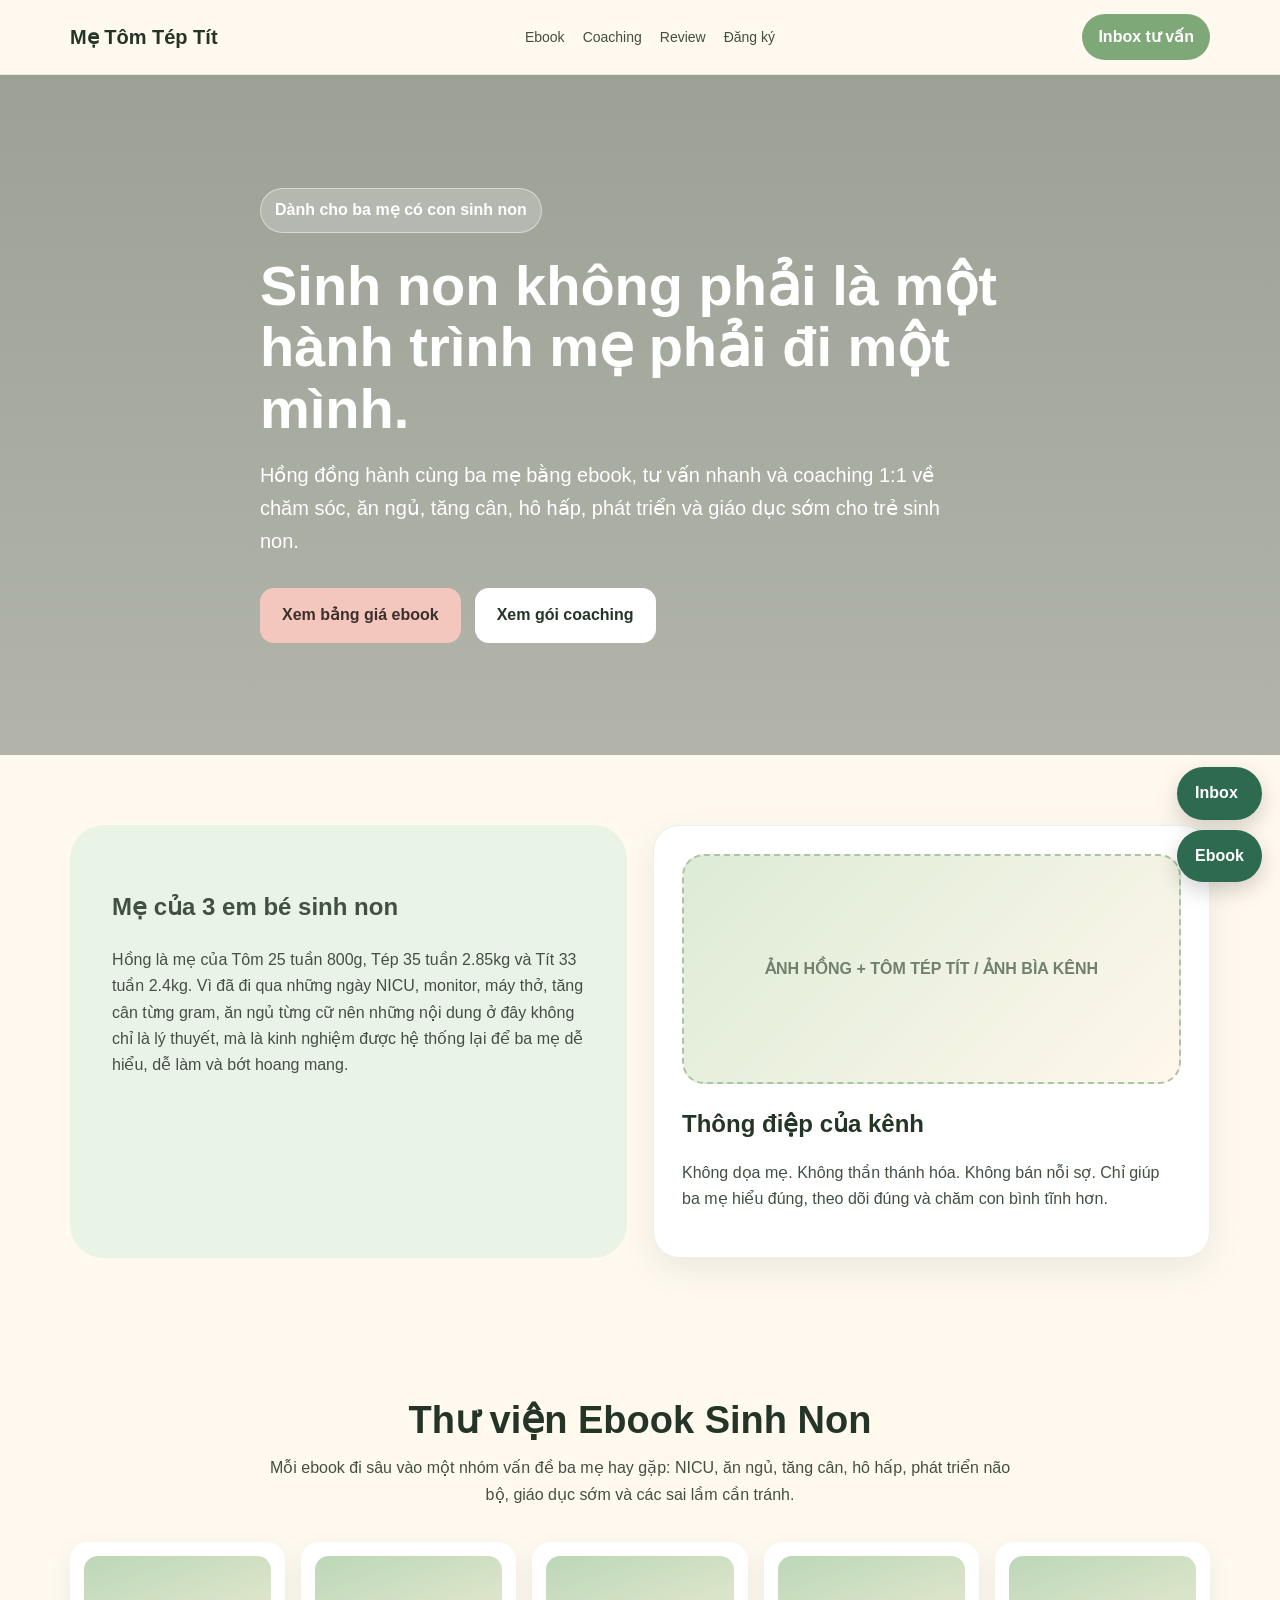
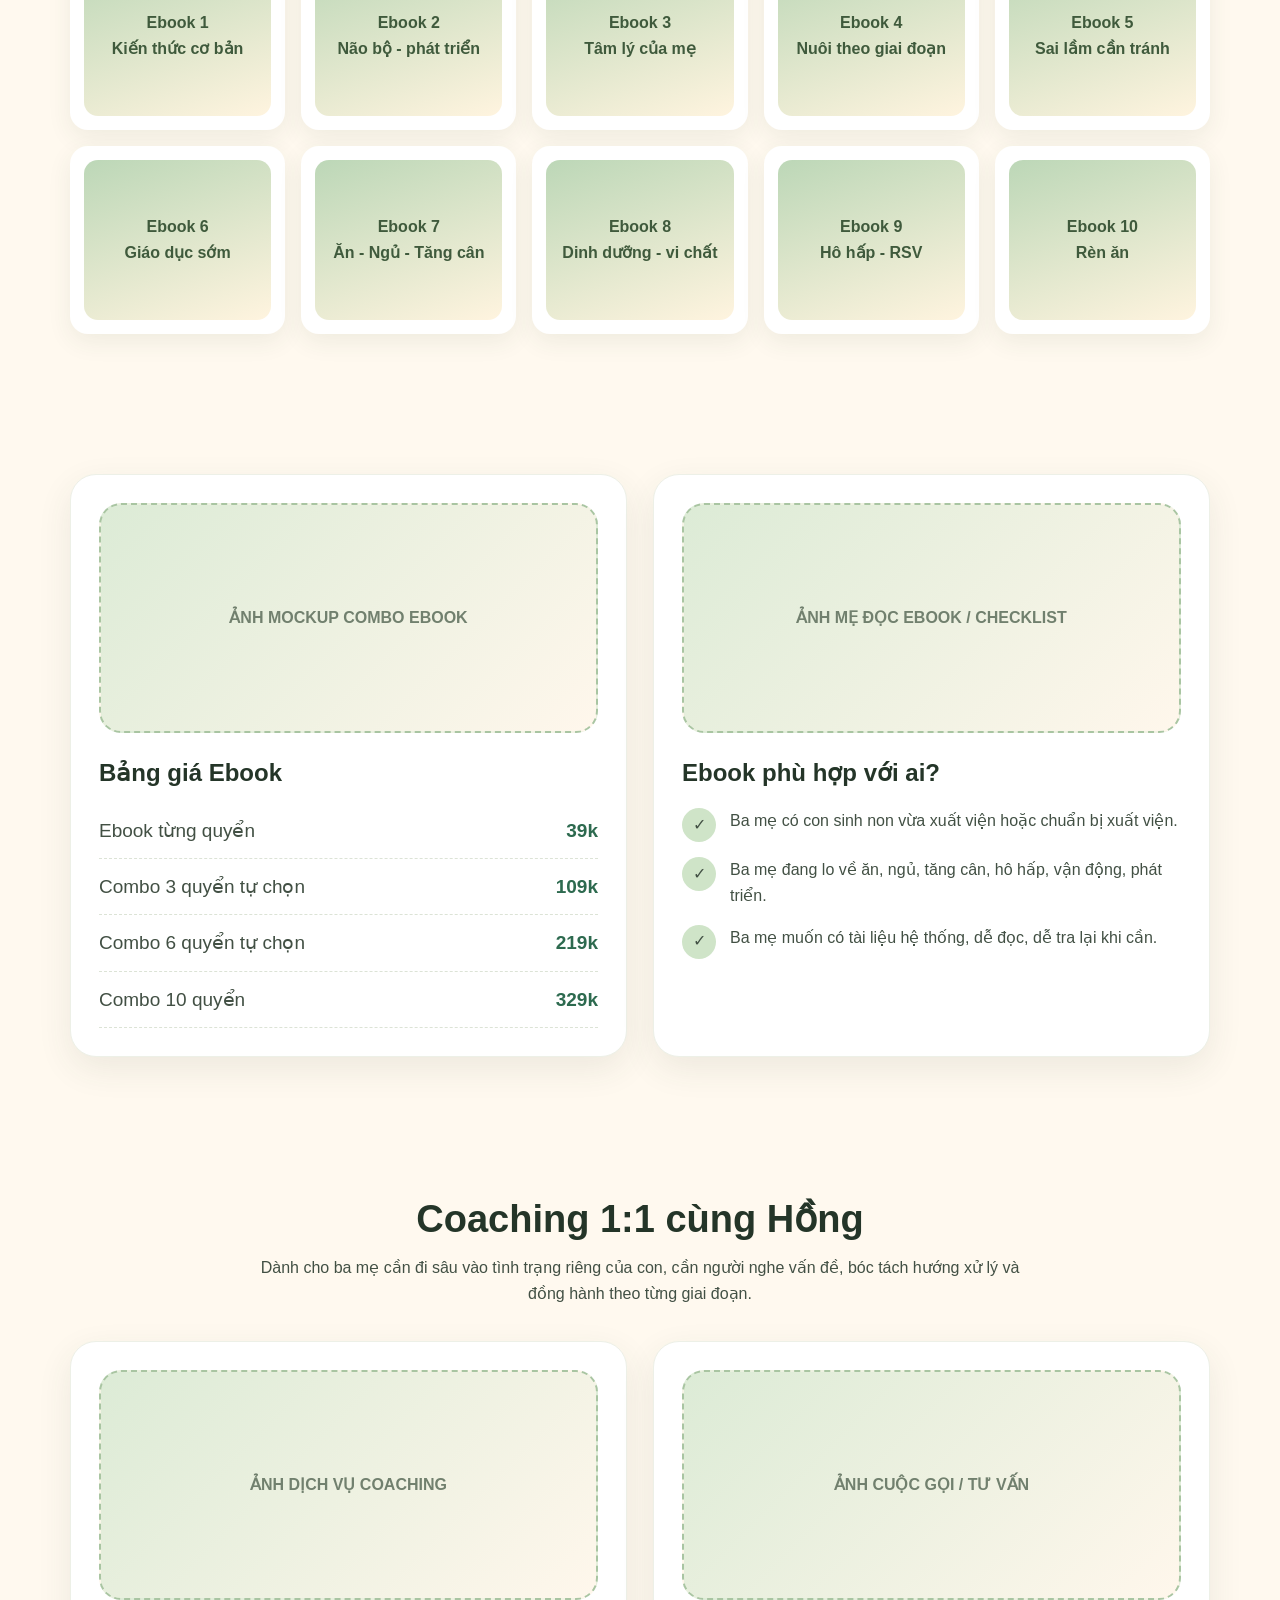
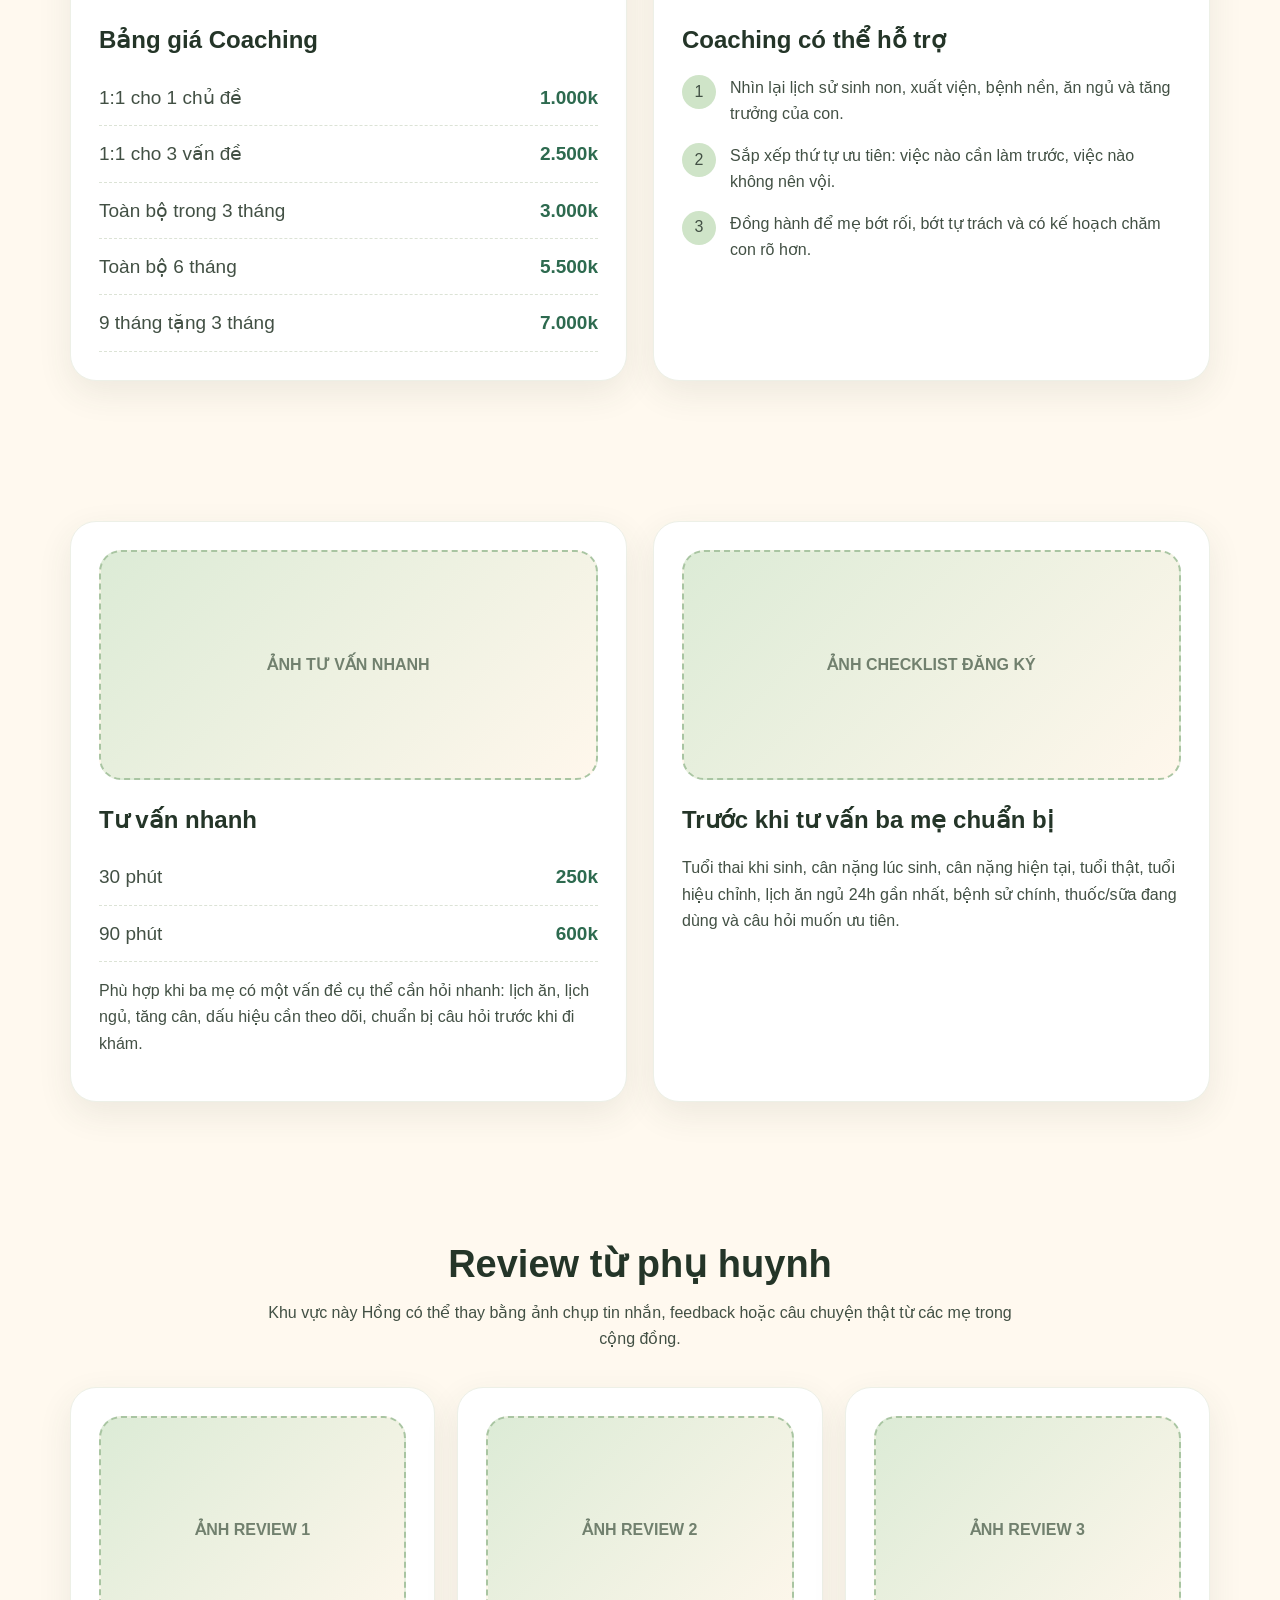
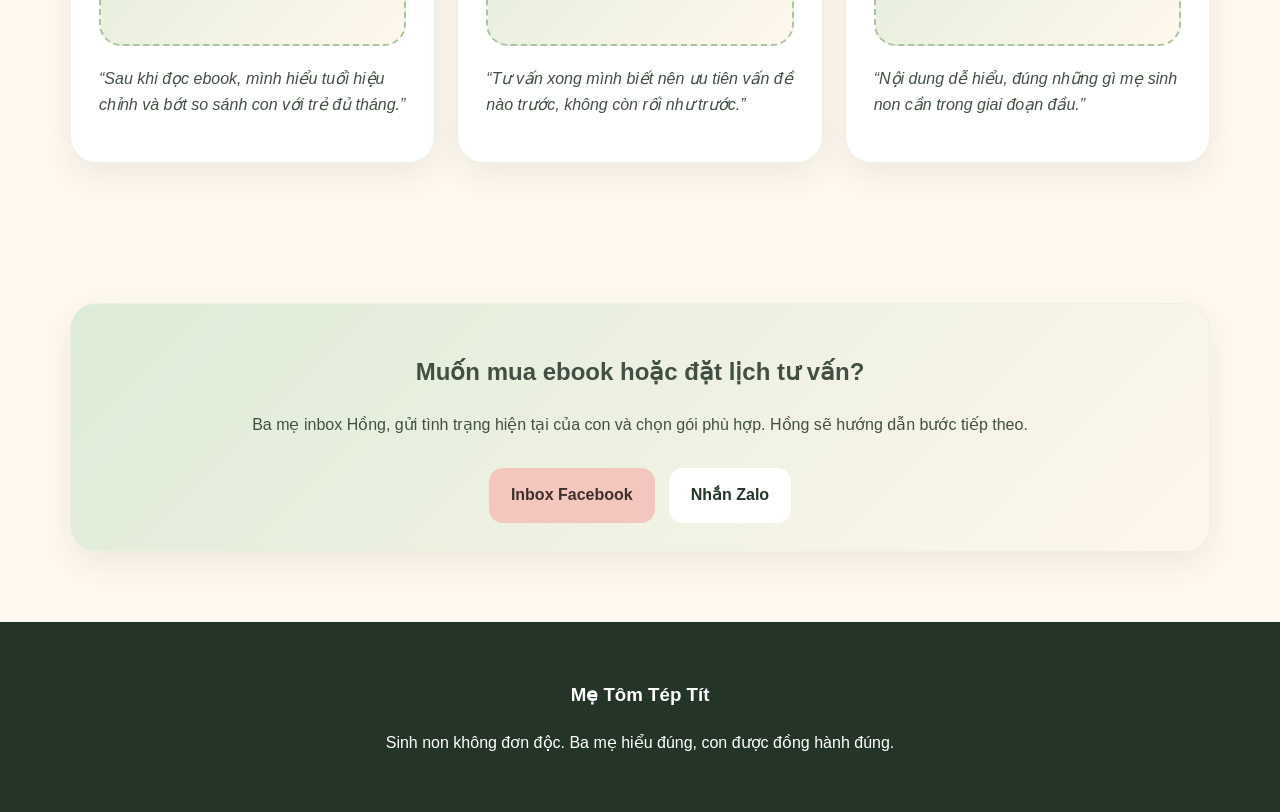
==== index.html @ 032048ec "first commit" ====
<!DOCTYPE html>
<html lang="vi">
<head>
<meta charset="UTF-8" />
<meta name="viewport" content="width=device-width, initial-scale=1.0" />
<title>Mẹ Tôm Tép Tít - Sinh non không đơn độc</title>
<style>
:root{
  --green:#7FA878;--green2:#CFE4C8;--cream:#FFF9EF;--dark:#243528;--text:#425044;--pink:#F4C7BE;--white:#fff;
}
*{box-sizing:border-box}
body{margin:0;font-family:-apple-system,BlinkMacSystemFont,"Segoe UI",Arial,sans-serif;background:var(--cream);color:var(--text);line-height:1.65}
a{text-decoration:none;color:inherit}
img{max-width:100%}
.header{position:sticky;top:0;z-index:10;background:rgba(255,249,239,.92);backdrop-filter:blur(10px);border-bottom:1px solid #e6eadf}
.nav{max-width:1180px;margin:auto;display:flex;align-items:center;justify-content:space-between;padding:14px 20px}
.logo{font-weight:800;color:var(--dark);font-size:20px}
.nav-links{display:flex;gap:18px;font-size:14px}
.nav .cta{background:var(--green);color:white;padding:10px 16px;border-radius:999px;font-weight:700}
.hero{min-height:680px;background:linear-gradient(rgba(36,53,40,.45),rgba(36,53,40,.35)),url('https://images.unsplash.com/photo-1519689680058-324335c77eba?auto=format&fit=crop&w=1600&q=80') center/cover;display:flex;align-items:center}
.hero-inner{max-width:1180px;margin:auto;padding:80px 20px;color:white}
.badge{display:inline-block;background:rgba(255,255,255,.22);border:1px solid rgba(255,255,255,.45);padding:8px 14px;border-radius:999px;font-weight:700}
.hero h1{font-size:56px;line-height:1.1;margin:22px 0 18px;max-width:760px}
.hero p{font-size:20px;max-width:680px}
.hero-actions{display:flex;gap:14px;flex-wrap:wrap;margin-top:30px}
.btn{display:inline-block;padding:14px 22px;border-radius:14px;font-weight:800}
.btn.primary{background:var(--pink);color:#3d2f2c}
.btn.secondary{background:white;color:var(--dark)}
.section{max-width:1180px;margin:auto;padding:70px 20px}
.section-title{text-align:center;margin-bottom:34px}
.section-title h2{font-size:38px;line-height:1.2;color:var(--dark);margin:0}
.section-title p{max-width:760px;margin:12px auto 0}
.grid{display:grid;grid-template-columns:repeat(3,1fr);gap:22px}
.grid2{display:grid;grid-template-columns:repeat(2,1fr);gap:26px}
.card{background:white;border-radius:26px;padding:28px;box-shadow:0 12px 35px rgba(52,72,54,.09);border:1px solid #edf0e7}
.image-box{height:230px;border-radius:22px;background:linear-gradient(135deg,#dcebd6,#fff7ec);display:flex;align-items:center;justify-content:center;color:#71806e;font-weight:800;text-align:center;margin-bottom:20px;border:2px dashed #a9c5a2}
.card h3{font-size:24px;color:var(--dark);margin:0 0 10px}
.price-list{font-size:19px}
.price-line{display:flex;justify-content:space-between;gap:16px;border-bottom:1px dashed #dce3d6;padding:12px 0}
.price-line b{white-space:nowrap;color:#2d6a4f}
.feature{display:flex;gap:14px;margin:15px 0}
.icon{width:34px;height:34px;border-radius:50%;background:var(--green2);display:flex;align-items:center;justify-content:center;flex:0 0 34px}
.ebook-grid{display:grid;grid-template-columns:repeat(5,1fr);gap:16px}
.ebook{background:white;border-radius:18px;padding:14px;box-shadow:0 8px 24px rgba(52,72,54,.08)}
.cover{height:160px;border-radius:14px;background:linear-gradient(160deg,#bcd7b7,#fff4df);display:flex;align-items:center;justify-content:center;text-align:center;font-weight:800;color:#3f5a3c;padding:10px}
.story{background:#eaf4e6;border-radius:34px;padding:42px}
.testimonial{font-style:italic}
.floating{position:fixed;right:18px;bottom:18px;z-index:20;display:flex;flex-direction:column;gap:10px}
.floating a{background:#2d6a4f;color:white;padding:13px 18px;border-radius:999px;font-weight:800;box-shadow:0 8px 22px rgba(0,0,0,.18)}
.footer{background:#243528;color:white;text-align:center;padding:40px 20px}
@media(max-width:900px){
 .hero h1{font-size:40px}.grid,.grid2,.ebook-grid{grid-template-columns:1fr}.nav-links{display:none}.hero{min-height:580px}.section{padding:48px 18px}
}
</style>
</head>
<body>
<header class="header">
  <div class="nav">
    <div class="logo">Mẹ Tôm Tép Tít</div>
    <div class="nav-links">
      <a href="#ebook">Ebook</a><a href="#coaching">Coaching</a><a href="#review">Review</a><a href="#dangky">Đăng ký</a>
    </div>
    <a class="cta" href="#dangky">Inbox tư vấn</a>
  </div>
</header>

<section class="hero">
  <div class="hero-inner">
    <span class="badge">Dành cho ba mẹ có con sinh non</span>
    <h1>Sinh non không phải là một hành trình mẹ phải đi một mình.</h1>
    <p>Hồng đồng hành cùng ba mẹ bằng ebook, tư vấn nhanh và coaching 1:1 về chăm sóc, ăn ngủ, tăng cân, hô hấp, phát triển và giáo dục sớm cho trẻ sinh non.</p>
    <div class="hero-actions">
      <a class="btn primary" href="#ebook">Xem bảng giá ebook</a>
      <a class="btn secondary" href="#coaching">Xem gói coaching</a>
    </div>
  </div>
</section>

<section class="section">
  <div class="grid2">
    <div class="story">
      <h2>Mẹ của 3 em bé sinh non</h2>
      <p>Hồng là mẹ của Tôm 25 tuần 800g, Tép 35 tuần 2.85kg và Tít 33 tuần 2.4kg. Vì đã đi qua những ngày NICU, monitor, máy thở, tăng cân từng gram, ăn ngủ từng cữ nên những nội dung ở đây không chỉ là lý thuyết, mà là kinh nghiệm được hệ thống lại để ba mẹ dễ hiểu, dễ làm và bớt hoang mang.</p>
    </div>
    <div class="card">
      <div class="image-box">ẢNH HỒNG + TÔM TÉP TÍT / ẢNH BÌA KÊNH</div>
      <h3>Thông điệp của kênh</h3>
      <p>Không dọa mẹ. Không thần thánh hóa. Không bán nỗi sợ. Chỉ giúp ba mẹ hiểu đúng, theo dõi đúng và chăm con bình tĩnh hơn.</p>
    </div>
  </div>
</section>

<section id="ebook" class="section">
  <div class="section-title">
    <h2>Thư viện Ebook Sinh Non</h2>
    <p>Mỗi ebook đi sâu vào một nhóm vấn đề ba mẹ hay gặp: NICU, ăn ngủ, tăng cân, hô hấp, phát triển não bộ, giáo dục sớm và các sai lầm cần tránh.</p>
  </div>
  <div class="ebook-grid">
    <div class="ebook"><div class="cover">Ebook 1<br>Kiến thức cơ bản</div></div>
    <div class="ebook"><div class="cover">Ebook 2<br>Não bộ - phát triển</div></div>
    <div class="ebook"><div class="cover">Ebook 3<br>Tâm lý của mẹ</div></div>
    <div class="ebook"><div class="cover">Ebook 4<br>Nuôi theo giai đoạn</div></div>
    <div class="ebook"><div class="cover">Ebook 5<br>Sai lầm cần tránh</div></div>
    <div class="ebook"><div class="cover">Ebook 6<br>Giáo dục sớm</div></div>
    <div class="ebook"><div class="cover">Ebook 7<br>Ăn - Ngủ - Tăng cân</div></div>
    <div class="ebook"><div class="cover">Ebook 8<br>Dinh dưỡng - vi chất</div></div>
    <div class="ebook"><div class="cover">Ebook 9<br>Hô hấp - RSV</div></div>
    <div class="ebook"><div class="cover">Ebook 10<br>Rèn ăn</div></div>
  </div>
</section>

<section class="section">
  <div class="grid2">
    <div class="card">
      <div class="image-box">ẢNH MOCKUP COMBO EBOOK</div>
      <h3>Bảng giá Ebook</h3>
      <div class="price-list">
        <div class="price-line"><span>Ebook từng quyển</span><b>39k</b></div>
        <div class="price-line"><span>Combo 3 quyển tự chọn</span><b>109k</b></div>
        <div class="price-line"><span>Combo 6 quyển tự chọn</span><b>219k</b></div>
        <div class="price-line"><span>Combo 10 quyển</span><b>329k</b></div>
      </div>
    </div>
    <div class="card">
      <div class="image-box">ẢNH MẸ ĐỌC EBOOK / CHECKLIST</div>
      <h3>Ebook phù hợp với ai?</h3>
      <div class="feature"><div class="icon">✓</div><div>Ba mẹ có con sinh non vừa xuất viện hoặc chuẩn bị xuất viện.</div></div>
      <div class="feature"><div class="icon">✓</div><div>Ba mẹ đang lo về ăn, ngủ, tăng cân, hô hấp, vận động, phát triển.</div></div>
      <div class="feature"><div class="icon">✓</div><div>Ba mẹ muốn có tài liệu hệ thống, dễ đọc, dễ tra lại khi cần.</div></div>
    </div>
  </div>
</section>

<section id="coaching" class="section">
  <div class="section-title">
    <h2>Coaching 1:1 cùng Hồng</h2>
    <p>Dành cho ba mẹ cần đi sâu vào tình trạng riêng của con, cần người nghe vấn đề, bóc tách hướng xử lý và đồng hành theo từng giai đoạn.</p>
  </div>
  <div class="grid2">
    <div class="card">
      <div class="image-box">ẢNH DỊCH VỤ COACHING</div>
      <h3>Bảng giá Coaching</h3>
      <div class="price-list">
        <div class="price-line"><span>1:1 cho 1 chủ đề</span><b>1.000k</b></div>
        <div class="price-line"><span>1:1 cho 3 vấn đề</span><b>2.500k</b></div>
        <div class="price-line"><span>Toàn bộ trong 3 tháng</span><b>3.000k</b></div>
        <div class="price-line"><span>Toàn bộ 6 tháng</span><b>5.500k</b></div>
        <div class="price-line"><span>9 tháng tặng 3 tháng</span><b>7.000k</b></div>
      </div>
    </div>
    <div class="card">
      <div class="image-box">ẢNH CUỘC GỌI / TƯ VẤN</div>
      <h3>Coaching có thể hỗ trợ</h3>
      <div class="feature"><div class="icon">1</div><div>Nhìn lại lịch sử sinh non, xuất viện, bệnh nền, ăn ngủ và tăng trưởng của con.</div></div>
      <div class="feature"><div class="icon">2</div><div>Sắp xếp thứ tự ưu tiên: việc nào cần làm trước, việc nào không nên vội.</div></div>
      <div class="feature"><div class="icon">3</div><div>Đồng hành để mẹ bớt rối, bớt tự trách và có kế hoạch chăm con rõ hơn.</div></div>
    </div>
  </div>
</section>

<section class="section">
  <div class="grid2">
    <div class="card">
      <div class="image-box">ẢNH TƯ VẤN NHANH</div>
      <h3>Tư vấn nhanh</h3>
      <div class="price-list">
        <div class="price-line"><span>30 phút</span><b>250k</b></div>
        <div class="price-line"><span>90 phút</span><b>600k</b></div>
      </div>
      <p>Phù hợp khi ba mẹ có một vấn đề cụ thể cần hỏi nhanh: lịch ăn, lịch ngủ, tăng cân, dấu hiệu cần theo dõi, chuẩn bị câu hỏi trước khi đi khám.</p>
    </div>
    <div class="card">
      <div class="image-box">ẢNH CHECKLIST ĐĂNG KÝ</div>
      <h3>Trước khi tư vấn ba mẹ chuẩn bị</h3>
      <p>Tuổi thai khi sinh, cân nặng lúc sinh, cân nặng hiện tại, tuổi thật, tuổi hiệu chỉnh, lịch ăn ngủ 24h gần nhất, bệnh sử chính, thuốc/sữa đang dùng và câu hỏi muốn ưu tiên.</p>
    </div>
  </div>
</section>

<section id="review" class="section">
  <div class="section-title">
    <h2>Review từ phụ huynh</h2>
    <p>Khu vực này Hồng có thể thay bằng ảnh chụp tin nhắn, feedback hoặc câu chuyện thật từ các mẹ trong cộng đồng.</p>
  </div>
  <div class="grid">
    <div class="card"><div class="image-box">ẢNH REVIEW 1</div><p class="testimonial">“Sau khi đọc ebook, mình hiểu tuổi hiệu chỉnh và bớt so sánh con với trẻ đủ tháng.”</p></div>
    <div class="card"><div class="image-box">ẢNH REVIEW 2</div><p class="testimonial">“Tư vấn xong mình biết nên ưu tiên vấn đề nào trước, không còn rối như trước.”</p></div>
    <div class="card"><div class="image-box">ẢNH REVIEW 3</div><p class="testimonial">“Nội dung dễ hiểu, đúng những gì mẹ sinh non cần trong giai đoạn đầu.”</p></div>
  </div>
</section>

<section id="dangky" class="section">
  <div class="card" style="text-align:center;background:linear-gradient(135deg,#dcebd6,#fff7ec)">
    <h2>Muốn mua ebook hoặc đặt lịch tư vấn?</h2>
    <p>Ba mẹ inbox Hồng, gửi tình trạng hiện tại của con và chọn gói phù hợp. Hồng sẽ hướng dẫn bước tiếp theo.</p>
    <div class="hero-actions" style="justify-content:center">
      <a class="btn primary" href="#">Inbox Facebook</a>
      <a class="btn secondary" href="#">Nhắn Zalo</a>
    </div>
  </div>
</section>

<div class="floating">
  <a href="#dangky">Inbox</a>
  <a href="#ebook">Ebook</a>
</div>

<footer class="footer">
  <h3>Mẹ Tôm Tép Tít</h3>
  <p>Sinh non không đơn độc. Ba mẹ hiểu đúng, con được đồng hành đúng.</p>
</footer>
</body>
</html>
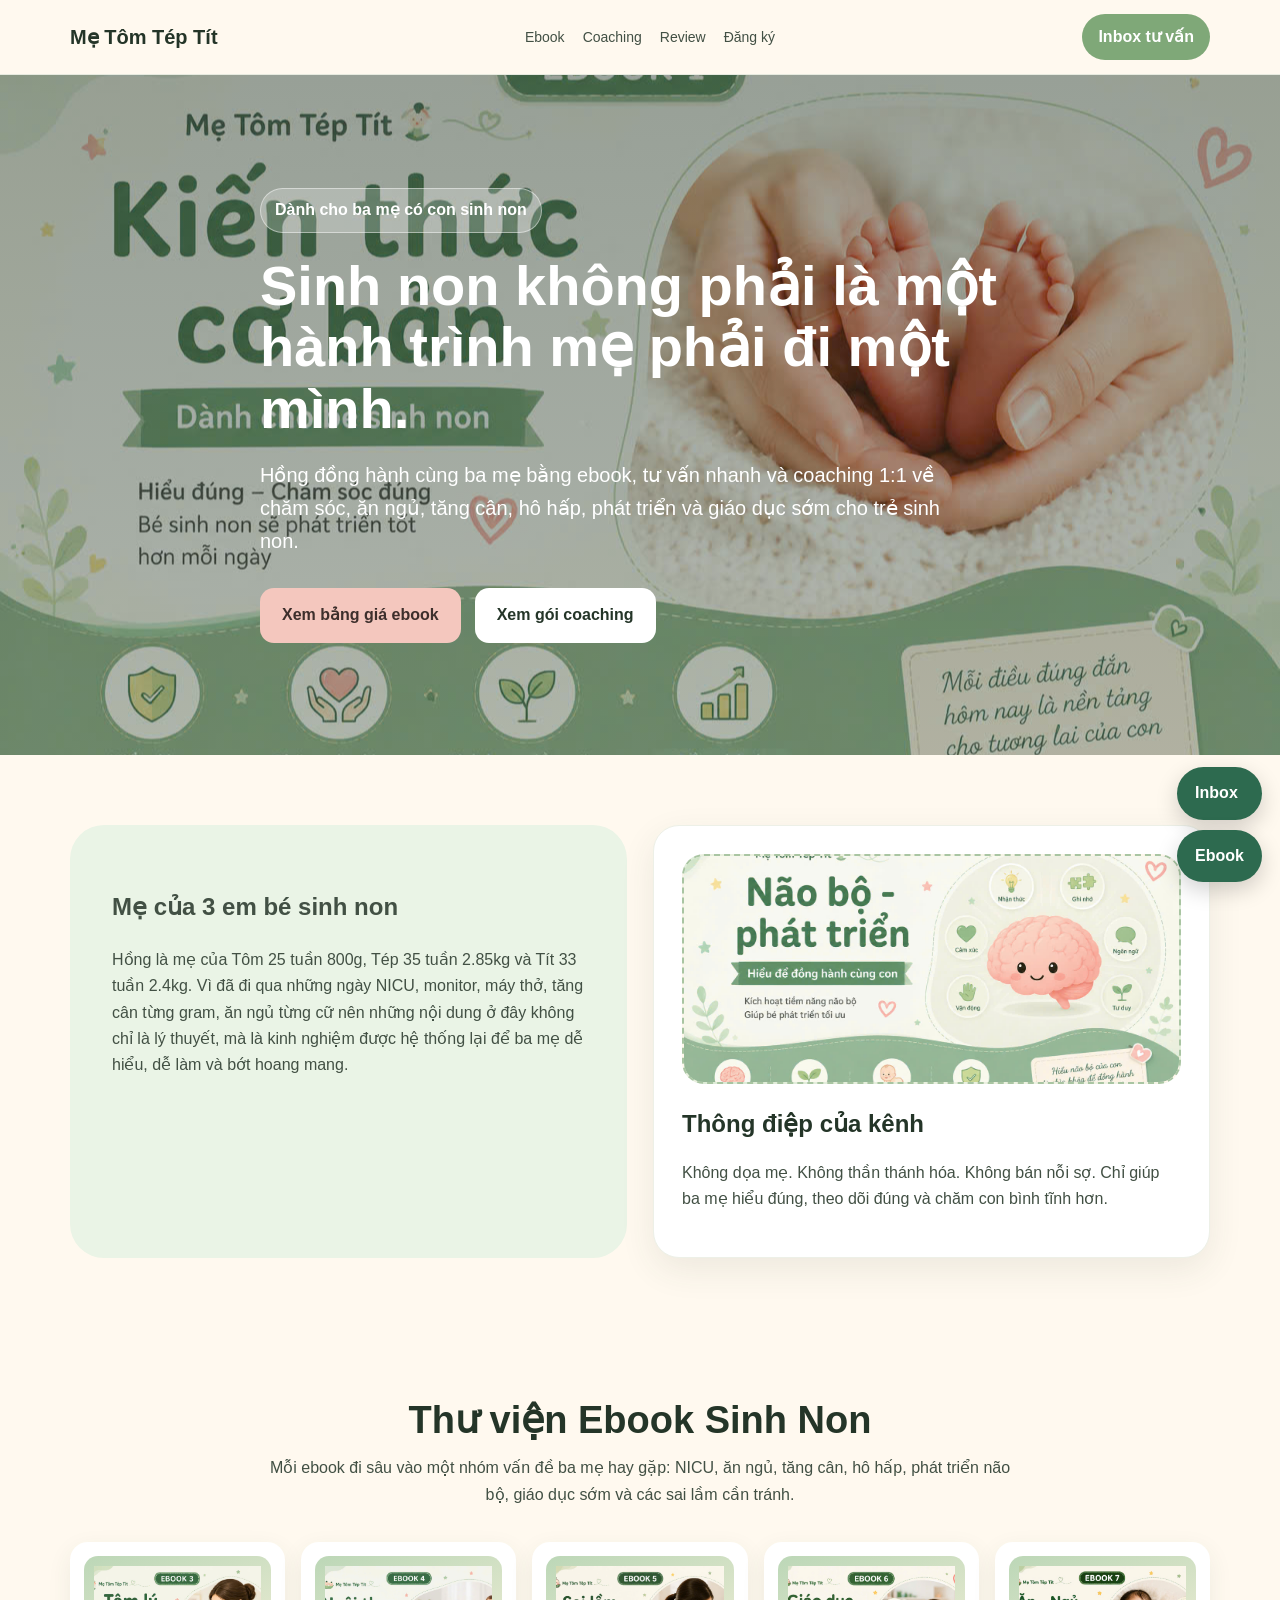
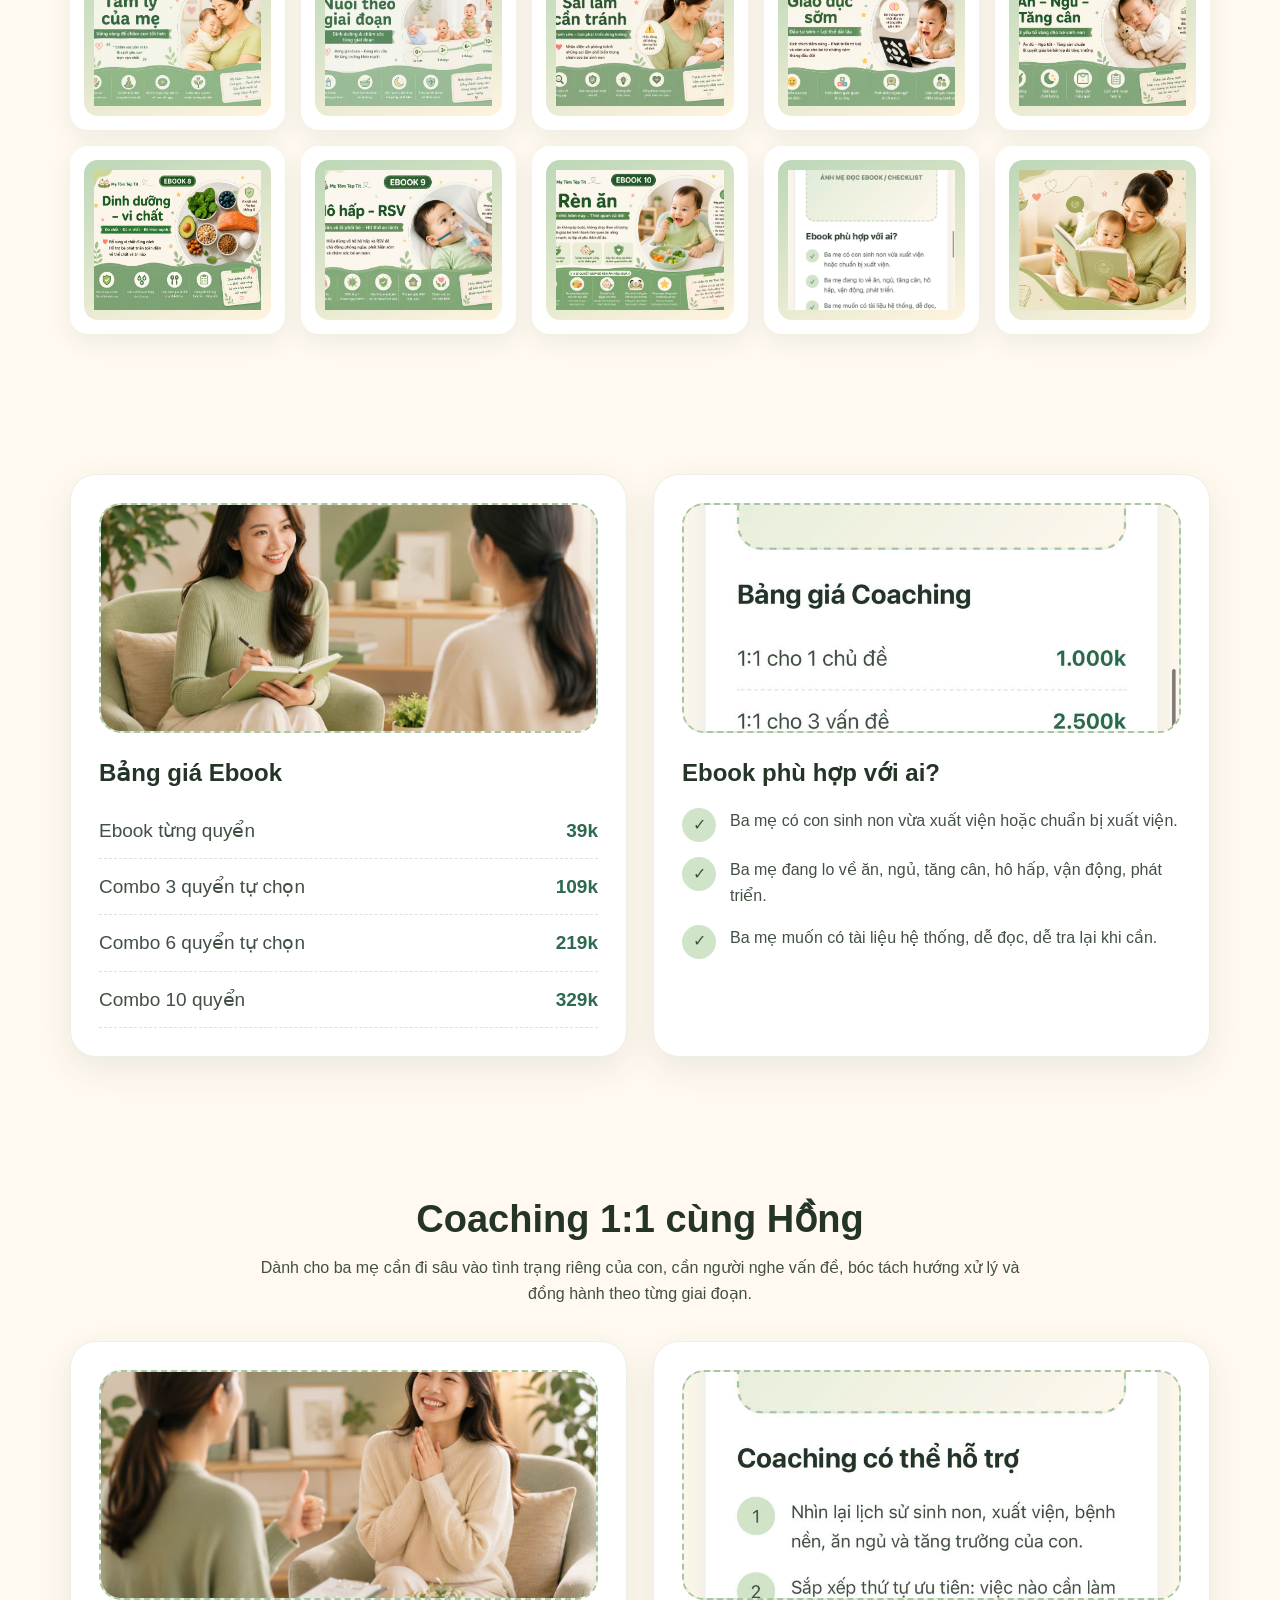
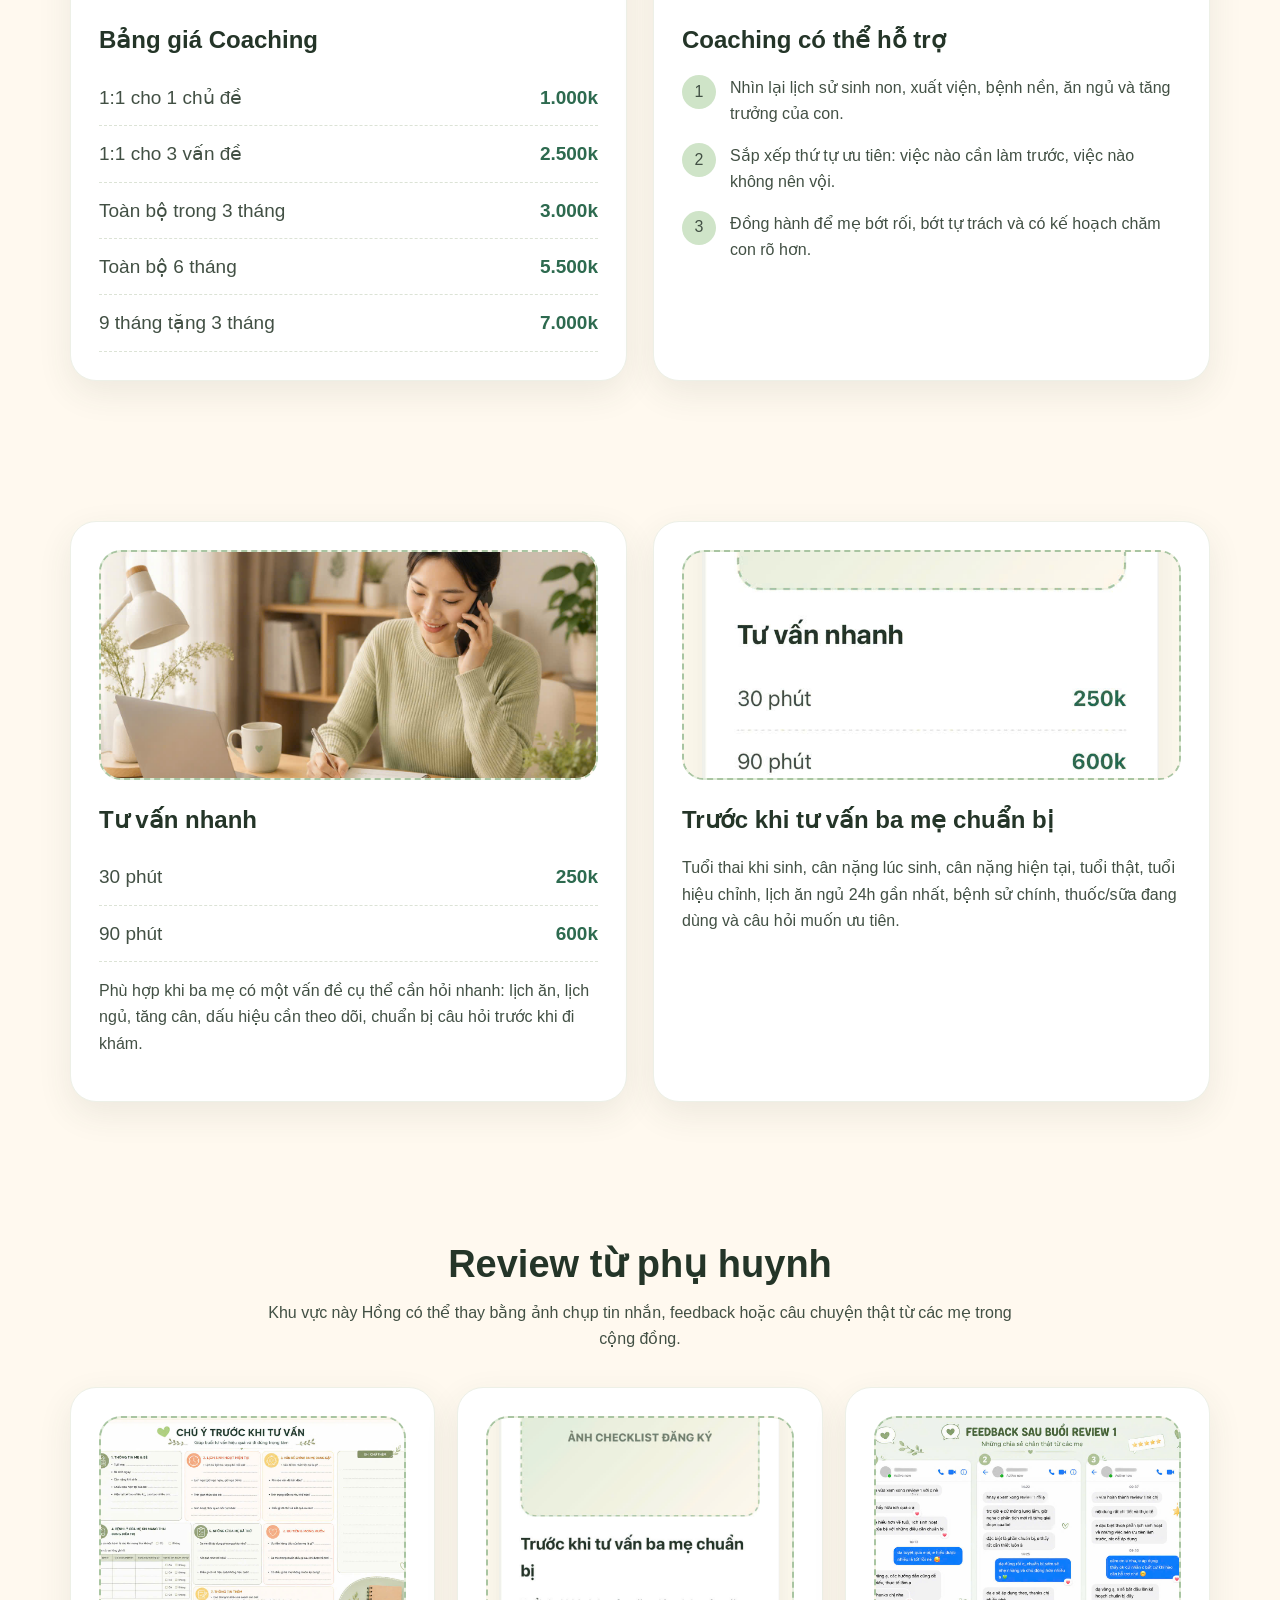
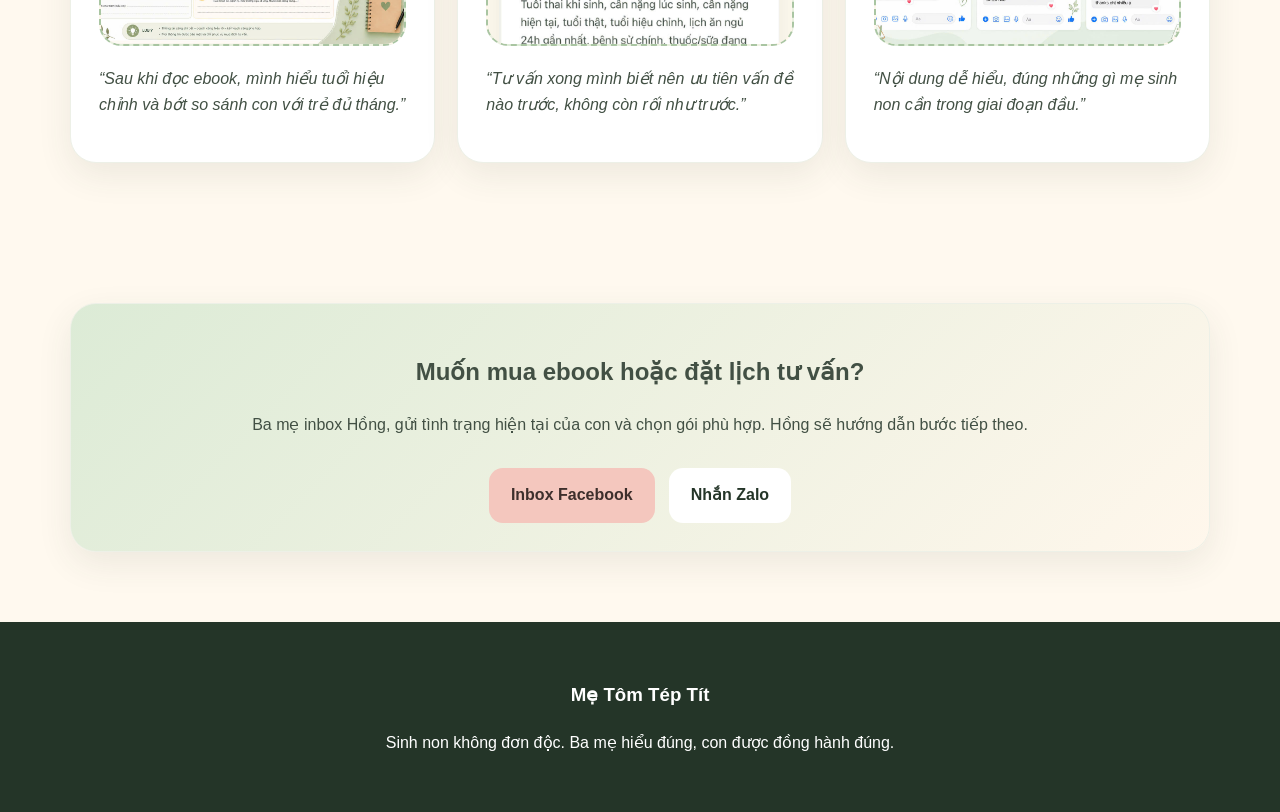
==== commit 8fed499f: "Update image" ====
--- a/index.html
+++ b/index.html
@@ -17,7 +17,7 @@
 .logo{font-weight:800;color:var(--dark);font-size:20px}
 .nav-links{display:flex;gap:18px;font-size:14px}
 .nav .cta{background:var(--green);color:white;padding:10px 16px;border-radius:999px;font-weight:700}
-.hero{min-height:680px;background:linear-gradient(rgba(36,53,40,.45),rgba(36,53,40,.35)),url('https://images.unsplash.com/photo-1519689680058-324335c77eba?auto=format&fit=crop&w=1600&q=80') center/cover;display:flex;align-items:center}
+.hero{min-height:680px;background:linear-gradient(rgba(36,53,40,.45),rgba(36,53,40,.35)),url('images/1781664721266_2333505777871480900_2333505777871480900_390cbe8be61e8a2e43da667717117563.jpg') center/cover;display:flex;align-items:center}
 .hero-inner{max-width:1180px;margin:auto;padding:80px 20px;color:white}
 .badge{display:inline-block;background:rgba(255,255,255,.22);border:1px solid rgba(255,255,255,.45);padding:8px 14px;border-radius:999px;font-weight:700}
 .hero h1{font-size:56px;line-height:1.1;margin:22px 0 18px;max-width:760px}
@@ -33,7 +33,8 @@
 .grid{display:grid;grid-template-columns:repeat(3,1fr);gap:22px}
 .grid2{display:grid;grid-template-columns:repeat(2,1fr);gap:26px}
 .card{background:white;border-radius:26px;padding:28px;box-shadow:0 12px 35px rgba(52,72,54,.09);border:1px solid #edf0e7}
-.image-box{height:230px;border-radius:22px;background:linear-gradient(135deg,#dcebd6,#fff7ec);display:flex;align-items:center;justify-content:center;color:#71806e;font-weight:800;text-align:center;margin-bottom:20px;border:2px dashed #a9c5a2}
+.image-box{height:230px;border-radius:22px;background:linear-gradient(135deg,#dcebd6,#fff7ec);display:flex;align-items:center;justify-content:center;color:#71806e;font-weight:800;text-align:center;margin-bottom:20px;border:2px dashed #a9c5a2;overflow:hidden}
+.image-box img{width:100%;height:100%;object-fit:cover;display:block}
 .card h3{font-size:24px;color:var(--dark);margin:0 0 10px}
 .price-list{font-size:19px}
 .price-line{display:flex;justify-content:space-between;gap:16px;border-bottom:1px dashed #dce3d6;padding:12px 0}
@@ -42,7 +43,8 @@
 .icon{width:34px;height:34px;border-radius:50%;background:var(--green2);display:flex;align-items:center;justify-content:center;flex:0 0 34px}
 .ebook-grid{display:grid;grid-template-columns:repeat(5,1fr);gap:16px}
 .ebook{background:white;border-radius:18px;padding:14px;box-shadow:0 8px 24px rgba(52,72,54,.08)}
-.cover{height:160px;border-radius:14px;background:linear-gradient(160deg,#bcd7b7,#fff4df);display:flex;align-items:center;justify-content:center;text-align:center;font-weight:800;color:#3f5a3c;padding:10px}
+.cover{height:160px;border-radius:14px;background:linear-gradient(160deg,#bcd7b7,#fff4df);display:flex;align-items:center;justify-content:center;text-align:center;font-weight:800;color:#3f5a3c;padding:10px;overflow:hidden}
+.cover img{width:100%;height:100%;object-fit:cover;display:block}
 .story{background:#eaf4e6;border-radius:34px;padding:42px}
 .testimonial{font-style:italic}
 .floating{position:fixed;right:18px;bottom:18px;z-index:20;display:flex;flex-direction:column;gap:10px}
@@ -83,7 +85,7 @@
       <p>Hồng là mẹ của Tôm 25 tuần 800g, Tép 35 tuần 2.85kg và Tít 33 tuần 2.4kg. Vì đã đi qua những ngày NICU, monitor, máy thở, tăng cân từng gram, ăn ngủ từng cữ nên những nội dung ở đây không chỉ là lý thuyết, mà là kinh nghiệm được hệ thống lại để ba mẹ dễ hiểu, dễ làm và bớt hoang mang.</p>
     </div>
     <div class="card">
-      <div class="image-box">ẢNH HỒNG + TÔM TÉP TÍT / ẢNH BÌA KÊNH</div>
+      <div class="image-box"><img src="images/1781664724523_2333505777871480900_2333505777871480900_3b3d2c9d1aab4439fe0df81011fc0947.jpg" alt="Hồng cùng các bé Tôm Tép Tít" /></div>
       <h3>Thông điệp của kênh</h3>
       <p>Không dọa mẹ. Không thần thánh hóa. Không bán nỗi sợ. Chỉ giúp ba mẹ hiểu đúng, theo dõi đúng và chăm con bình tĩnh hơn.</p>
     </div>
@@ -96,23 +98,23 @@
     <p>Mỗi ebook đi sâu vào một nhóm vấn đề ba mẹ hay gặp: NICU, ăn ngủ, tăng cân, hô hấp, phát triển não bộ, giáo dục sớm và các sai lầm cần tránh.</p>
   </div>
   <div class="ebook-grid">
-    <div class="ebook"><div class="cover">Ebook 1<br>Kiến thức cơ bản</div></div>
-    <div class="ebook"><div class="cover">Ebook 2<br>Não bộ - phát triển</div></div>
-    <div class="ebook"><div class="cover">Ebook 3<br>Tâm lý của mẹ</div></div>
-    <div class="ebook"><div class="cover">Ebook 4<br>Nuôi theo giai đoạn</div></div>
-    <div class="ebook"><div class="cover">Ebook 5<br>Sai lầm cần tránh</div></div>
-    <div class="ebook"><div class="cover">Ebook 6<br>Giáo dục sớm</div></div>
-    <div class="ebook"><div class="cover">Ebook 7<br>Ăn - Ngủ - Tăng cân</div></div>
-    <div class="ebook"><div class="cover">Ebook 8<br>Dinh dưỡng - vi chất</div></div>
-    <div class="ebook"><div class="cover">Ebook 9<br>Hô hấp - RSV</div></div>
-    <div class="ebook"><div class="cover">Ebook 10<br>Rèn ăn</div></div>
+    <div class="ebook"><div class="cover"><img src="images/1781664727825_2333505777871480900_2333505777871480900_b693957db24baafb1a823116ba10075f.jpg" alt="Ebook 1 - Kiến thức cơ bản" /></div></div>
+    <div class="ebook"><div class="cover"><img src="images/1781664731128_2333505777871480900_2333505777871480900_8dc4a3710becb2133895811ce63b34a3.jpg" alt="Ebook 2 - Não bộ và phát triển" /></div></div>
+    <div class="ebook"><div class="cover"><img src="images/1781664734395_2333505777871480900_2333505777871480900_0d1617c23d50f283a01a1322f5dc7687.jpg" alt="Ebook 3 - Tâm lý của mẹ" /></div></div>
+    <div class="ebook"><div class="cover"><img src="images/1781664737476_2333505777871480900_2333505777871480900_0d18c903f9a3c4e08ea9cd16c85076d6.jpg" alt="Ebook 4 - Nuôi theo giai đoạn" /></div></div>
+    <div class="ebook"><div class="cover"><img src="images/1781664741384_2333505777871480900_2333505777871480900_bfdbc42847bbd4460adb894cc475d77b.jpg" alt="Ebook 5 - Sai lầm cần tránh" /></div></div>
+    <div class="ebook"><div class="cover"><img src="images/1781664744486_2333505777871480900_2333505777871480900_e9593915d8564c31110b8b17ceb993c6.jpg" alt="Ebook 6 - Giáo dục sớm" /></div></div>
+    <div class="ebook"><div class="cover"><img src="images/1781664748047_2333505777871480900_2333505777871480900_5dbe3708c5dbeaee646fa0e4d7d36de5.jpg" alt="Ebook 7 - Ăn ngủ tăng cân" /></div></div>
+    <div class="ebook"><div class="cover"><img src="images/1781664751150_2333505777871480900_2333505777871480900_e4607232b7f5284fb784ab823285b495.jpg" alt="Ebook 8 - Dinh dưỡng vi chất" /></div></div>
+    <div class="ebook"><div class="cover"><img src="images/1781664775724_2333505777871480900_2333505777871480900_27b6058249489ecc96ab530fae1d2520.jpg" alt="Ebook 9 - Hô hấp RSV" /></div></div>
+    <div class="ebook"><div class="cover"><img src="images/1781664778630_2333505777871480900_2333505777871480900_bfe13ea0f6075e97c6f578db7e2ffdca.jpg" alt="Ebook 10 - Rèn ăn" /></div></div>
   </div>
 </section>
 
 <section class="section">
   <div class="grid2">
     <div class="card">
-      <div class="image-box">ẢNH MOCKUP COMBO EBOOK</div>
+      <div class="image-box"><img src="images/1781664783926_2333505777871480900_2333505777871480900_435ba61fa2504fc146fdf623d6dc2d90.jpg" alt="Mockup combo ebook" /></div>
       <h3>Bảng giá Ebook</h3>
       <div class="price-list">
         <div class="price-line"><span>Ebook từng quyển</span><b>39k</b></div>
@@ -122,7 +124,7 @@
       </div>
     </div>
     <div class="card">
-      <div class="image-box">ẢNH MẸ ĐỌC EBOOK / CHECKLIST</div>
+      <div class="image-box"><img src="images/1781664783939_2333505777871480900_2333505777871480900_674c610bcecd0f3ee1e2933d2e798973.jpg" alt="Mẹ đọc ebook và checklist" /></div>
       <h3>Ebook phù hợp với ai?</h3>
       <div class="feature"><div class="icon">✓</div><div>Ba mẹ có con sinh non vừa xuất viện hoặc chuẩn bị xuất viện.</div></div>
       <div class="feature"><div class="icon">✓</div><div>Ba mẹ đang lo về ăn, ngủ, tăng cân, hô hấp, vận động, phát triển.</div></div>
@@ -138,7 +140,7 @@
   </div>
   <div class="grid2">
     <div class="card">
-      <div class="image-box">ẢNH DỊCH VỤ COACHING</div>
+      <div class="image-box"><img src="images/1781664787087_2333505777871480900_2333505777871480900_19b5f3d3c4fc33bc24df3706e19fca07.jpg" alt="Dịch vụ coaching 1-1" /></div>
       <h3>Bảng giá Coaching</h3>
       <div class="price-list">
         <div class="price-line"><span>1:1 cho 1 chủ đề</span><b>1.000k</b></div>
@@ -149,7 +151,7 @@
       </div>
     </div>
     <div class="card">
-      <div class="image-box">ẢNH CUỘC GỌI / TƯ VẤN</div>
+      <div class="image-box"><img src="images/1781664787101_2333505777871480900_2333505777871480900_246220965374488515083ca1895bed76.jpg" alt="Cuộc gọi tư vấn" /></div>
       <h3>Coaching có thể hỗ trợ</h3>
       <div class="feature"><div class="icon">1</div><div>Nhìn lại lịch sử sinh non, xuất viện, bệnh nền, ăn ngủ và tăng trưởng của con.</div></div>
       <div class="feature"><div class="icon">2</div><div>Sắp xếp thứ tự ưu tiên: việc nào cần làm trước, việc nào không nên vội.</div></div>
@@ -161,7 +163,7 @@
 <section class="section">
   <div class="grid2">
     <div class="card">
-      <div class="image-box">ẢNH TƯ VẤN NHANH</div>
+      <div class="image-box"><img src="images/1781664789956_2333505777871480900_2333505777871480900_43fe38e397e9828283f5e827a9f0b3e4.jpg" alt="Tư vấn nhanh" /></div>
       <h3>Tư vấn nhanh</h3>
       <div class="price-list">
         <div class="price-line"><span>30 phút</span><b>250k</b></div>
@@ -170,7 +172,7 @@
       <p>Phù hợp khi ba mẹ có một vấn đề cụ thể cần hỏi nhanh: lịch ăn, lịch ngủ, tăng cân, dấu hiệu cần theo dõi, chuẩn bị câu hỏi trước khi đi khám.</p>
     </div>
     <div class="card">
-      <div class="image-box">ẢNH CHECKLIST ĐĂNG KÝ</div>
+      <div class="image-box"><img src="images/1781664789968_2333505777871480900_2333505777871480900_a24842ae72380904c380be83206d16ce.jpg" alt="Checklist đăng ký tư vấn" /></div>
       <h3>Trước khi tư vấn ba mẹ chuẩn bị</h3>
       <p>Tuổi thai khi sinh, cân nặng lúc sinh, cân nặng hiện tại, tuổi thật, tuổi hiệu chỉnh, lịch ăn ngủ 24h gần nhất, bệnh sử chính, thuốc/sữa đang dùng và câu hỏi muốn ưu tiên.</p>
     </div>
@@ -183,9 +185,9 @@
     <p>Khu vực này Hồng có thể thay bằng ảnh chụp tin nhắn, feedback hoặc câu chuyện thật từ các mẹ trong cộng đồng.</p>
   </div>
   <div class="grid">
-    <div class="card"><div class="image-box">ẢNH REVIEW 1</div><p class="testimonial">“Sau khi đọc ebook, mình hiểu tuổi hiệu chỉnh và bớt so sánh con với trẻ đủ tháng.”</p></div>
-    <div class="card"><div class="image-box">ẢNH REVIEW 2</div><p class="testimonial">“Tư vấn xong mình biết nên ưu tiên vấn đề nào trước, không còn rối như trước.”</p></div>
-    <div class="card"><div class="image-box">ẢNH REVIEW 3</div><p class="testimonial">“Nội dung dễ hiểu, đúng những gì mẹ sinh non cần trong giai đoạn đầu.”</p></div>
+    <div class="card"><div class="image-box"><img src="images/1781664792733_2333505777871480900_2333505777871480900_c470435af1df8caa5ba45d7068e9c8b4.jpg" alt="Review phụ huynh 1" /></div><p class="testimonial">“Sau khi đọc ebook, mình hiểu tuổi hiệu chỉnh và bớt so sánh con với trẻ đủ tháng.”</p></div>
+    <div class="card"><div class="image-box"><img src="images/1781664792747_2333505777871480900_2333505777871480900_cd36bd56538bbca510470cc7277c58a3.jpg" alt="Review phụ huynh 2" /></div><p class="testimonial">“Tư vấn xong mình biết nên ưu tiên vấn đề nào trước, không còn rối như trước.”</p></div>
+    <div class="card"><div class="image-box"><img src="images/1781664796026_2333505777871480900_2333505777871480900_d12f72a927d86bc60f2d5282ea53c4f9.jpg" alt="Review phụ huynh 3" /></div><p class="testimonial">“Nội dung dễ hiểu, đúng những gì mẹ sinh non cần trong giai đoạn đầu.”</p></div>
   </div>
 </section>
 
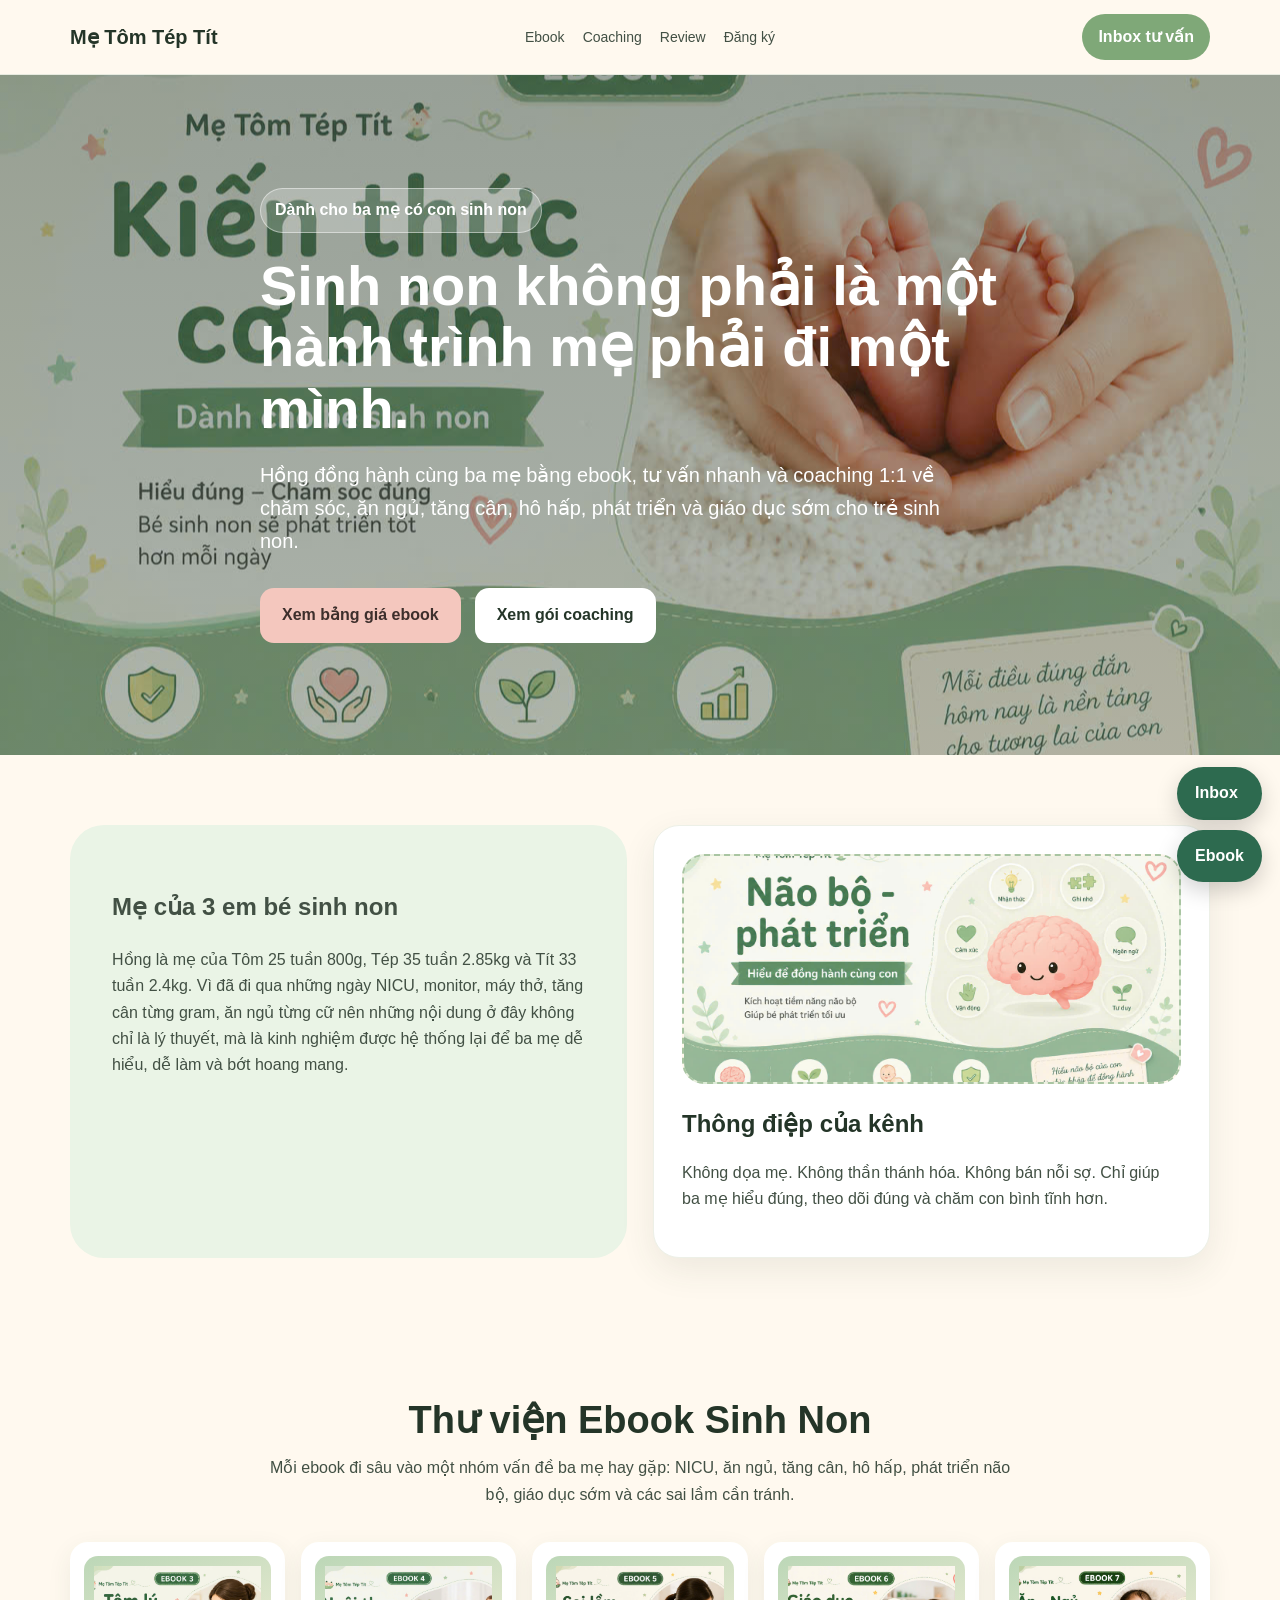
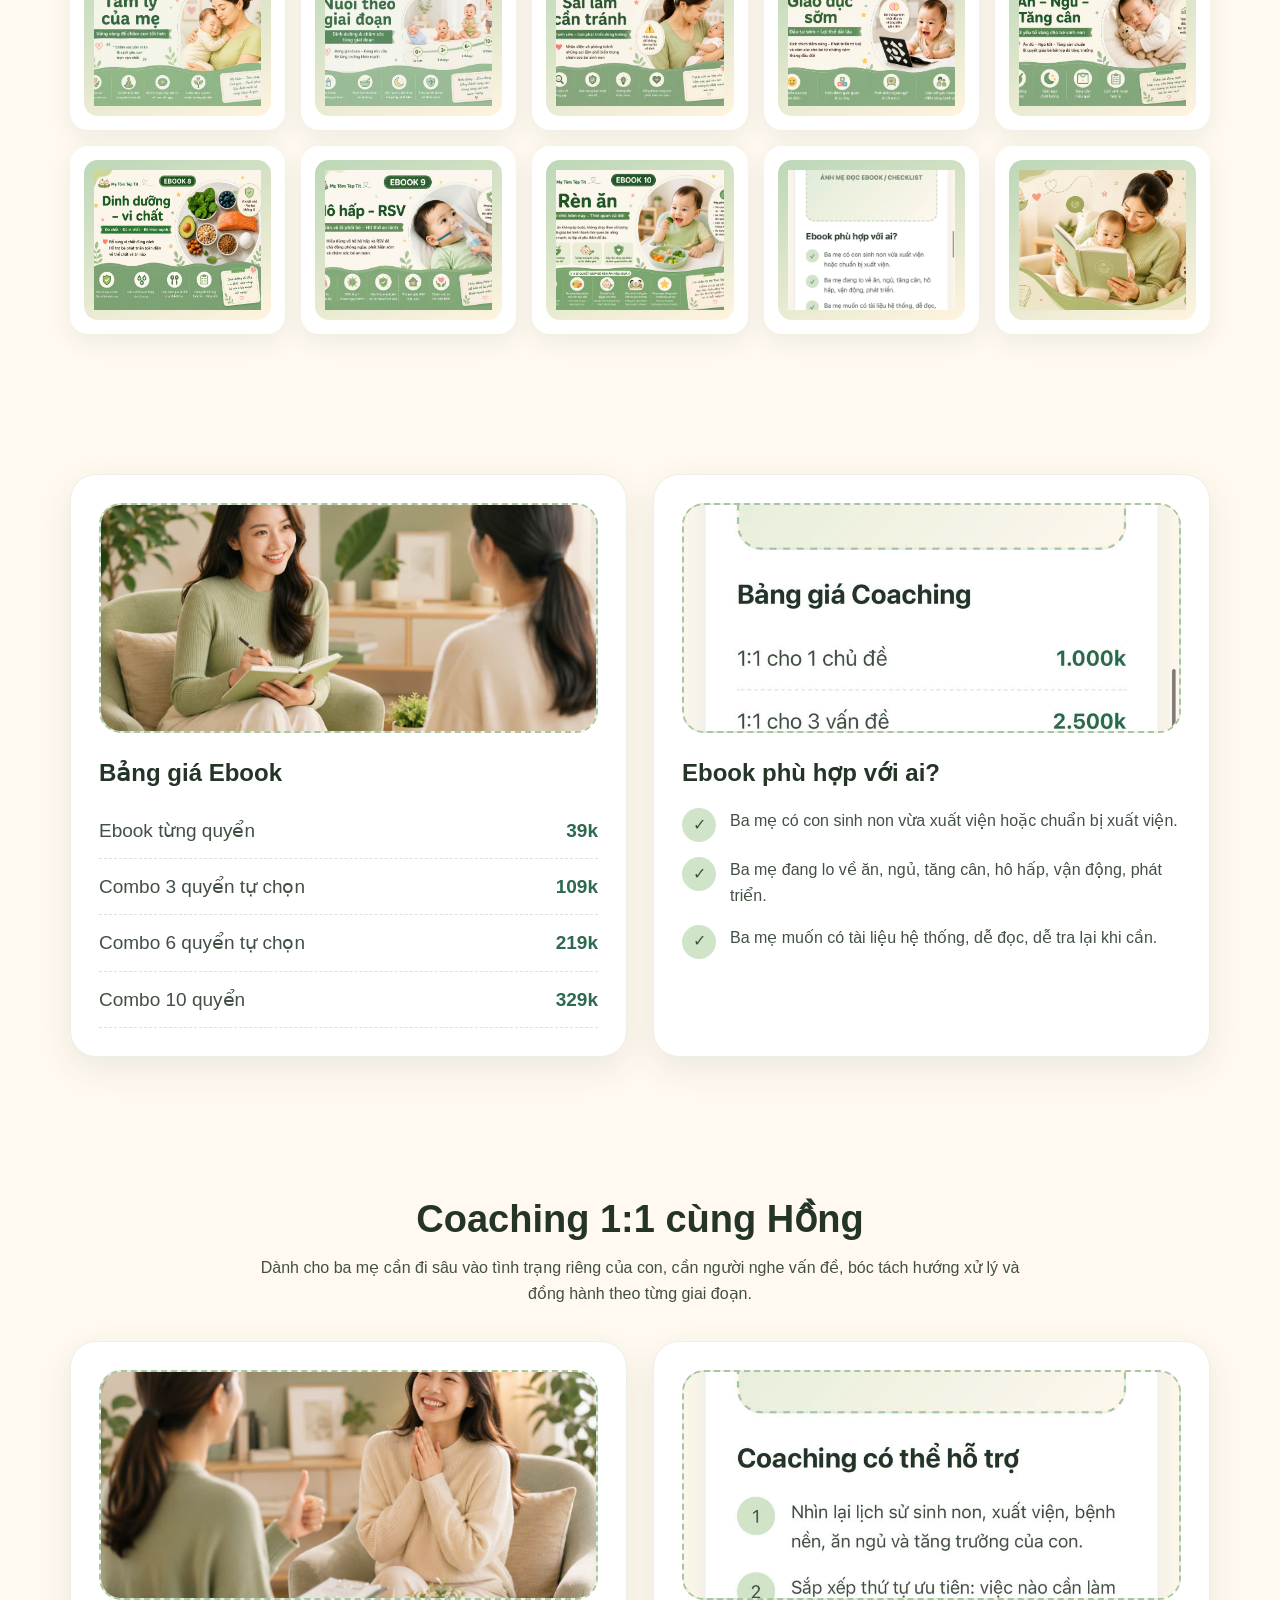
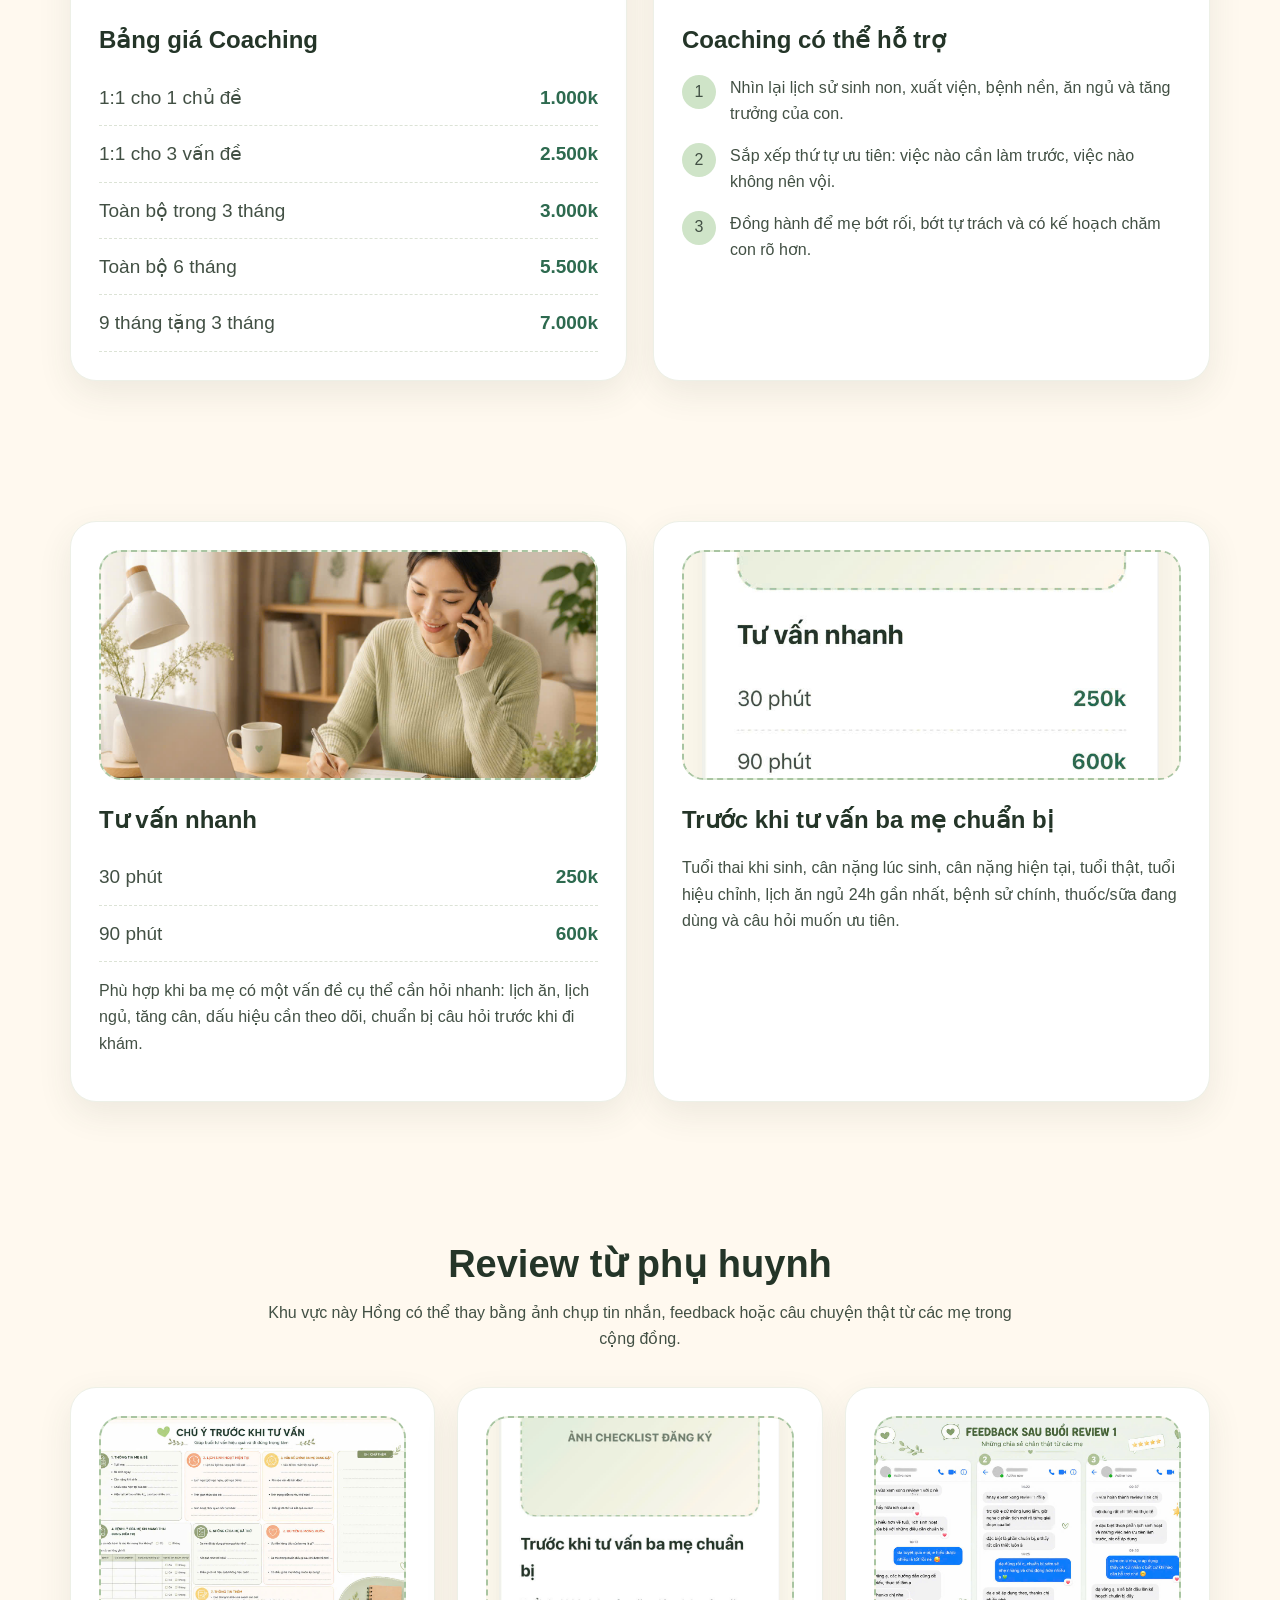
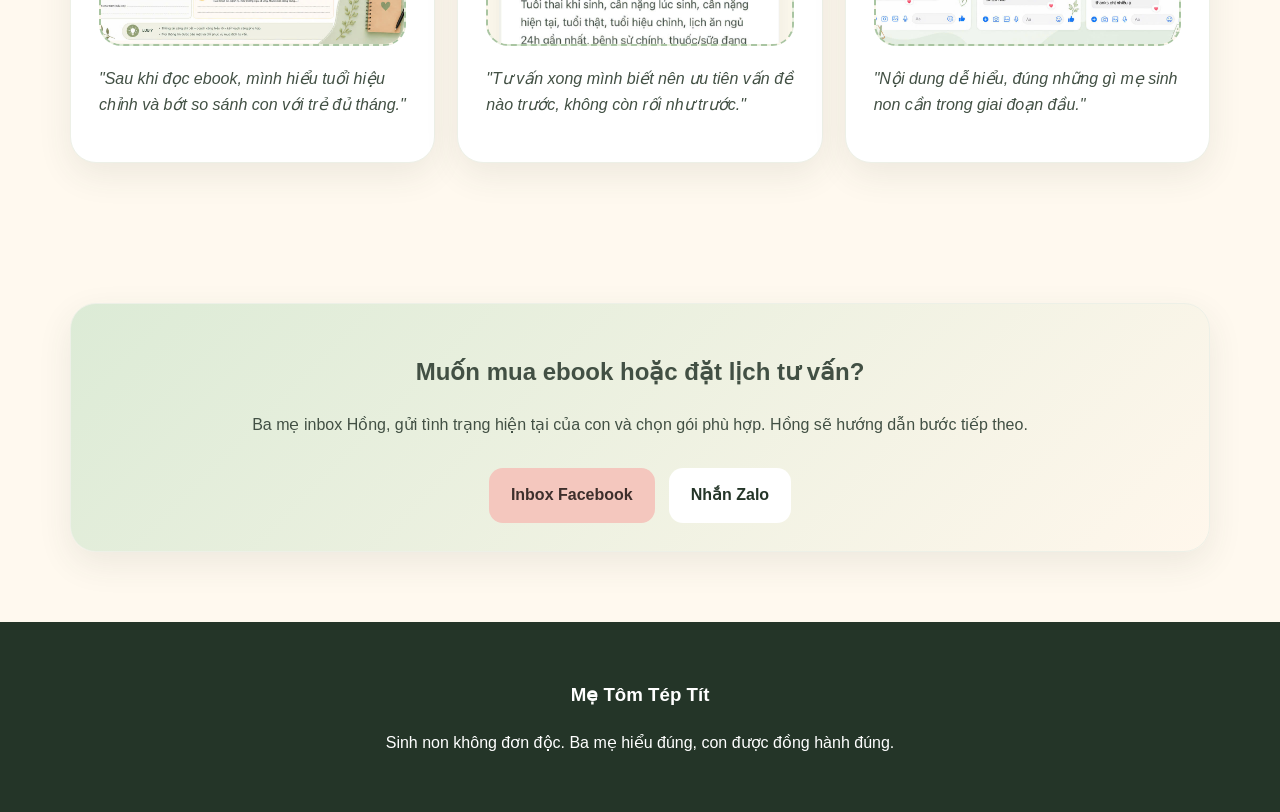
==== commit 5981dbad: "Update image" ====
--- a/index.html
+++ b/index.html
@@ -17,7 +17,7 @@
 .logo{font-weight:800;color:var(--dark);font-size:20px}
 .nav-links{display:flex;gap:18px;font-size:14px}
 .nav .cta{background:var(--green);color:white;padding:10px 16px;border-radius:999px;font-weight:700}
-.hero{min-height:680px;background:linear-gradient(rgba(36,53,40,.45),rgba(36,53,40,.35)),url('images/1781664721266_2333505777871480900_2333505777871480900_390cbe8be61e8a2e43da667717117563.jpg') center/cover;display:flex;align-items:center}
+.hero{min-height:680px;background:linear-gradient(rgba(36,53,40,.45),rgba(36,53,40,.35)),url('images/hero-banner.jpg') center/cover;display:flex;align-items:center}
 .hero-inner{max-width:1180px;margin:auto;padding:80px 20px;color:white}
 .badge{display:inline-block;background:rgba(255,255,255,.22);border:1px solid rgba(255,255,255,.45);padding:8px 14px;border-radius:999px;font-weight:700}
 .hero h1{font-size:56px;line-height:1.1;margin:22px 0 18px;max-width:760px}
@@ -85,7 +85,7 @@
       <p>Hồng là mẹ của Tôm 25 tuần 800g, Tép 35 tuần 2.85kg và Tít 33 tuần 2.4kg. Vì đã đi qua những ngày NICU, monitor, máy thở, tăng cân từng gram, ăn ngủ từng cữ nên những nội dung ở đây không chỉ là lý thuyết, mà là kinh nghiệm được hệ thống lại để ba mẹ dễ hiểu, dễ làm và bớt hoang mang.</p>
     </div>
     <div class="card">
-      <div class="image-box"><img src="images/1781664724523_2333505777871480900_2333505777871480900_3b3d2c9d1aab4439fe0df81011fc0947.jpg" alt="Hồng cùng các bé Tôm Tép Tít" /></div>
+      <div class="image-box"><img src="images/me-tom-tep-tit.jpg" alt="Hồng cùng các bé Tôm Tép Tít" /></div>
       <h3>Thông điệp của kênh</h3>
       <p>Không dọa mẹ. Không thần thánh hóa. Không bán nỗi sợ. Chỉ giúp ba mẹ hiểu đúng, theo dõi đúng và chăm con bình tĩnh hơn.</p>
     </div>
@@ -98,23 +98,23 @@
     <p>Mỗi ebook đi sâu vào một nhóm vấn đề ba mẹ hay gặp: NICU, ăn ngủ, tăng cân, hô hấp, phát triển não bộ, giáo dục sớm và các sai lầm cần tránh.</p>
   </div>
   <div class="ebook-grid">
-    <div class="ebook"><div class="cover"><img src="images/1781664727825_2333505777871480900_2333505777871480900_b693957db24baafb1a823116ba10075f.jpg" alt="Ebook 1 - Kiến thức cơ bản" /></div></div>
-    <div class="ebook"><div class="cover"><img src="images/1781664731128_2333505777871480900_2333505777871480900_8dc4a3710becb2133895811ce63b34a3.jpg" alt="Ebook 2 - Não bộ và phát triển" /></div></div>
-    <div class="ebook"><div class="cover"><img src="images/1781664734395_2333505777871480900_2333505777871480900_0d1617c23d50f283a01a1322f5dc7687.jpg" alt="Ebook 3 - Tâm lý của mẹ" /></div></div>
-    <div class="ebook"><div class="cover"><img src="images/1781664737476_2333505777871480900_2333505777871480900_0d18c903f9a3c4e08ea9cd16c85076d6.jpg" alt="Ebook 4 - Nuôi theo giai đoạn" /></div></div>
-    <div class="ebook"><div class="cover"><img src="images/1781664741384_2333505777871480900_2333505777871480900_bfdbc42847bbd4460adb894cc475d77b.jpg" alt="Ebook 5 - Sai lầm cần tránh" /></div></div>
-    <div class="ebook"><div class="cover"><img src="images/1781664744486_2333505777871480900_2333505777871480900_e9593915d8564c31110b8b17ceb993c6.jpg" alt="Ebook 6 - Giáo dục sớm" /></div></div>
-    <div class="ebook"><div class="cover"><img src="images/1781664748047_2333505777871480900_2333505777871480900_5dbe3708c5dbeaee646fa0e4d7d36de5.jpg" alt="Ebook 7 - Ăn ngủ tăng cân" /></div></div>
-    <div class="ebook"><div class="cover"><img src="images/1781664751150_2333505777871480900_2333505777871480900_e4607232b7f5284fb784ab823285b495.jpg" alt="Ebook 8 - Dinh dưỡng vi chất" /></div></div>
-    <div class="ebook"><div class="cover"><img src="images/1781664775724_2333505777871480900_2333505777871480900_27b6058249489ecc96ab530fae1d2520.jpg" alt="Ebook 9 - Hô hấp RSV" /></div></div>
-    <div class="ebook"><div class="cover"><img src="images/1781664778630_2333505777871480900_2333505777871480900_bfe13ea0f6075e97c6f578db7e2ffdca.jpg" alt="Ebook 10 - Rèn ăn" /></div></div>
+    <div class="ebook"><div class="cover"><img src="images/ebook-01-kien-thuc-co-ban.jpg" alt="Ebook 1 - Kiến thức cơ bản" /></div></div>
+    <div class="ebook"><div class="cover"><img src="images/ebook-02-nao-bo-phat-trien.jpg" alt="Ebook 2 - Não bộ và phát triển" /></div></div>
+    <div class="ebook"><div class="cover"><img src="images/ebook-03-tam-ly-cua-me.jpg" alt="Ebook 3 - Tâm lý của mẹ" /></div></div>
+    <div class="ebook"><div class="cover"><img src="images/ebook-04-theo-giai-doan.jpg" alt="Ebook 4 - Nuôi theo giai đoạn" /></div></div>
+    <div class="ebook"><div class="cover"><img src="images/ebook-05-sai-lam-can-tranh.jpg" alt="Ebook 5 - Sai lầm cần tránh" /></div></div>
+    <div class="ebook"><div class="cover"><img src="images/ebook-06-giao-duc-som.jpg" alt="Ebook 6 - Giáo dục sớm" /></div></div>
+    <div class="ebook"><div class="cover"><img src="images/ebook-07-an-ngu-tang-can.jpg" alt="Ebook 7 - Ăn ngủ tăng cân" /></div></div>
+    <div class="ebook"><div class="cover"><img src="images/ebook-08-dinh-duong-vi-chat.jpg" alt="Ebook 8 - Dinh dưỡng vi chất" /></div></div>
+    <div class="ebook"><div class="cover"><img src="images/ebook-09-ho-hap-rsv.jpg" alt="Ebook 9 - Hô hấp RSV" /></div></div>
+    <div class="ebook"><div class="cover"><img src="images/ebook-10-ren-an.jpg" alt="Ebook 10 - Rèn ăn" /></div></div>
   </div>
 </section>
 
 <section class="section">
   <div class="grid2">
     <div class="card">
-      <div class="image-box"><img src="images/1781664783926_2333505777871480900_2333505777871480900_435ba61fa2504fc146fdf623d6dc2d90.jpg" alt="Mockup combo ebook" /></div>
+      <div class="image-box"><img src="images/combo-ebook-mockup.jpg" alt="Mockup combo ebook" /></div>
       <h3>Bảng giá Ebook</h3>
       <div class="price-list">
         <div class="price-line"><span>Ebook từng quyển</span><b>39k</b></div>
@@ -124,7 +124,7 @@
       </div>
     </div>
     <div class="card">
-      <div class="image-box"><img src="images/1781664783939_2333505777871480900_2333505777871480900_674c610bcecd0f3ee1e2933d2e798973.jpg" alt="Mẹ đọc ebook và checklist" /></div>
+      <div class="image-box"><img src="images/me-doc-ebook-checklist.jpg" alt="Mẹ đọc ebook và checklist" /></div>
       <h3>Ebook phù hợp với ai?</h3>
       <div class="feature"><div class="icon">✓</div><div>Ba mẹ có con sinh non vừa xuất viện hoặc chuẩn bị xuất viện.</div></div>
       <div class="feature"><div class="icon">✓</div><div>Ba mẹ đang lo về ăn, ngủ, tăng cân, hô hấp, vận động, phát triển.</div></div>
@@ -140,7 +140,7 @@
   </div>
   <div class="grid2">
     <div class="card">
-      <div class="image-box"><img src="images/1781664787087_2333505777871480900_2333505777871480900_19b5f3d3c4fc33bc24df3706e19fca07.jpg" alt="Dịch vụ coaching 1-1" /></div>
+      <div class="image-box"><img src="images/coaching-service.jpg" alt="Dịch vụ coaching 1-1" /></div>
       <h3>Bảng giá Coaching</h3>
       <div class="price-list">
         <div class="price-line"><span>1:1 cho 1 chủ đề</span><b>1.000k</b></div>
@@ -151,7 +151,7 @@
       </div>
     </div>
     <div class="card">
-      <div class="image-box"><img src="images/1781664787101_2333505777871480900_2333505777871480900_246220965374488515083ca1895bed76.jpg" alt="Cuộc gọi tư vấn" /></div>
+      <div class="image-box"><img src="images/coaching-call.jpg" alt="Cuộc gọi tư vấn" /></div>
       <h3>Coaching có thể hỗ trợ</h3>
       <div class="feature"><div class="icon">1</div><div>Nhìn lại lịch sử sinh non, xuất viện, bệnh nền, ăn ngủ và tăng trưởng của con.</div></div>
       <div class="feature"><div class="icon">2</div><div>Sắp xếp thứ tự ưu tiên: việc nào cần làm trước, việc nào không nên vội.</div></div>
@@ -163,7 +163,7 @@
 <section class="section">
   <div class="grid2">
     <div class="card">
-      <div class="image-box"><img src="images/1781664789956_2333505777871480900_2333505777871480900_43fe38e397e9828283f5e827a9f0b3e4.jpg" alt="Tư vấn nhanh" /></div>
+      <div class="image-box"><img src="images/tu-van-nhanh.jpg" alt="Tư vấn nhanh" /></div>
       <h3>Tư vấn nhanh</h3>
       <div class="price-list">
         <div class="price-line"><span>30 phút</span><b>250k</b></div>
@@ -172,7 +172,7 @@
       <p>Phù hợp khi ba mẹ có một vấn đề cụ thể cần hỏi nhanh: lịch ăn, lịch ngủ, tăng cân, dấu hiệu cần theo dõi, chuẩn bị câu hỏi trước khi đi khám.</p>
     </div>
     <div class="card">
-      <div class="image-box"><img src="images/1781664789968_2333505777871480900_2333505777871480900_a24842ae72380904c380be83206d16ce.jpg" alt="Checklist đăng ký tư vấn" /></div>
+      <div class="image-box"><img src="images/checklist-dang-ky.jpg" alt="Checklist đăng ký tư vấn" /></div>
       <h3>Trước khi tư vấn ba mẹ chuẩn bị</h3>
       <p>Tuổi thai khi sinh, cân nặng lúc sinh, cân nặng hiện tại, tuổi thật, tuổi hiệu chỉnh, lịch ăn ngủ 24h gần nhất, bệnh sử chính, thuốc/sữa đang dùng và câu hỏi muốn ưu tiên.</p>
     </div>
@@ -185,9 +185,9 @@
     <p>Khu vực này Hồng có thể thay bằng ảnh chụp tin nhắn, feedback hoặc câu chuyện thật từ các mẹ trong cộng đồng.</p>
   </div>
   <div class="grid">
-    <div class="card"><div class="image-box"><img src="images/1781664792733_2333505777871480900_2333505777871480900_c470435af1df8caa5ba45d7068e9c8b4.jpg" alt="Review phụ huynh 1" /></div><p class="testimonial">“Sau khi đọc ebook, mình hiểu tuổi hiệu chỉnh và bớt so sánh con với trẻ đủ tháng.”</p></div>
-    <div class="card"><div class="image-box"><img src="images/1781664792747_2333505777871480900_2333505777871480900_cd36bd56538bbca510470cc7277c58a3.jpg" alt="Review phụ huynh 2" /></div><p class="testimonial">“Tư vấn xong mình biết nên ưu tiên vấn đề nào trước, không còn rối như trước.”</p></div>
-    <div class="card"><div class="image-box"><img src="images/1781664796026_2333505777871480900_2333505777871480900_d12f72a927d86bc60f2d5282ea53c4f9.jpg" alt="Review phụ huynh 3" /></div><p class="testimonial">“Nội dung dễ hiểu, đúng những gì mẹ sinh non cần trong giai đoạn đầu.”</p></div>
+    <div class="card"><div class="image-box"><img src="images/review-01.jpg" alt="Review phụ huynh 1" /></div><p class="testimonial">"Sau khi đọc ebook, mình hiểu tuổi hiệu chỉnh và bớt so sánh con với trẻ đủ tháng."</p></div>
+    <div class="card"><div class="image-box"><img src="images/review-02.jpg" alt="Review phụ huynh 2" /></div><p class="testimonial">"Tư vấn xong mình biết nên ưu tiên vấn đề nào trước, không còn rối như trước."</p></div>
+    <div class="card"><div class="image-box"><img src="images/review-03.jpg" alt="Review phụ huynh 3" /></div><p class="testimonial">"Nội dung dễ hiểu, đúng những gì mẹ sinh non cần trong giai đoạn đầu."</p></div>
   </div>
 </section>
 
@@ -212,4 +212,4 @@
   <p>Sinh non không đơn độc. Ba mẹ hiểu đúng, con được đồng hành đúng.</p>
 </footer>
 </body>
-</html>+</html>
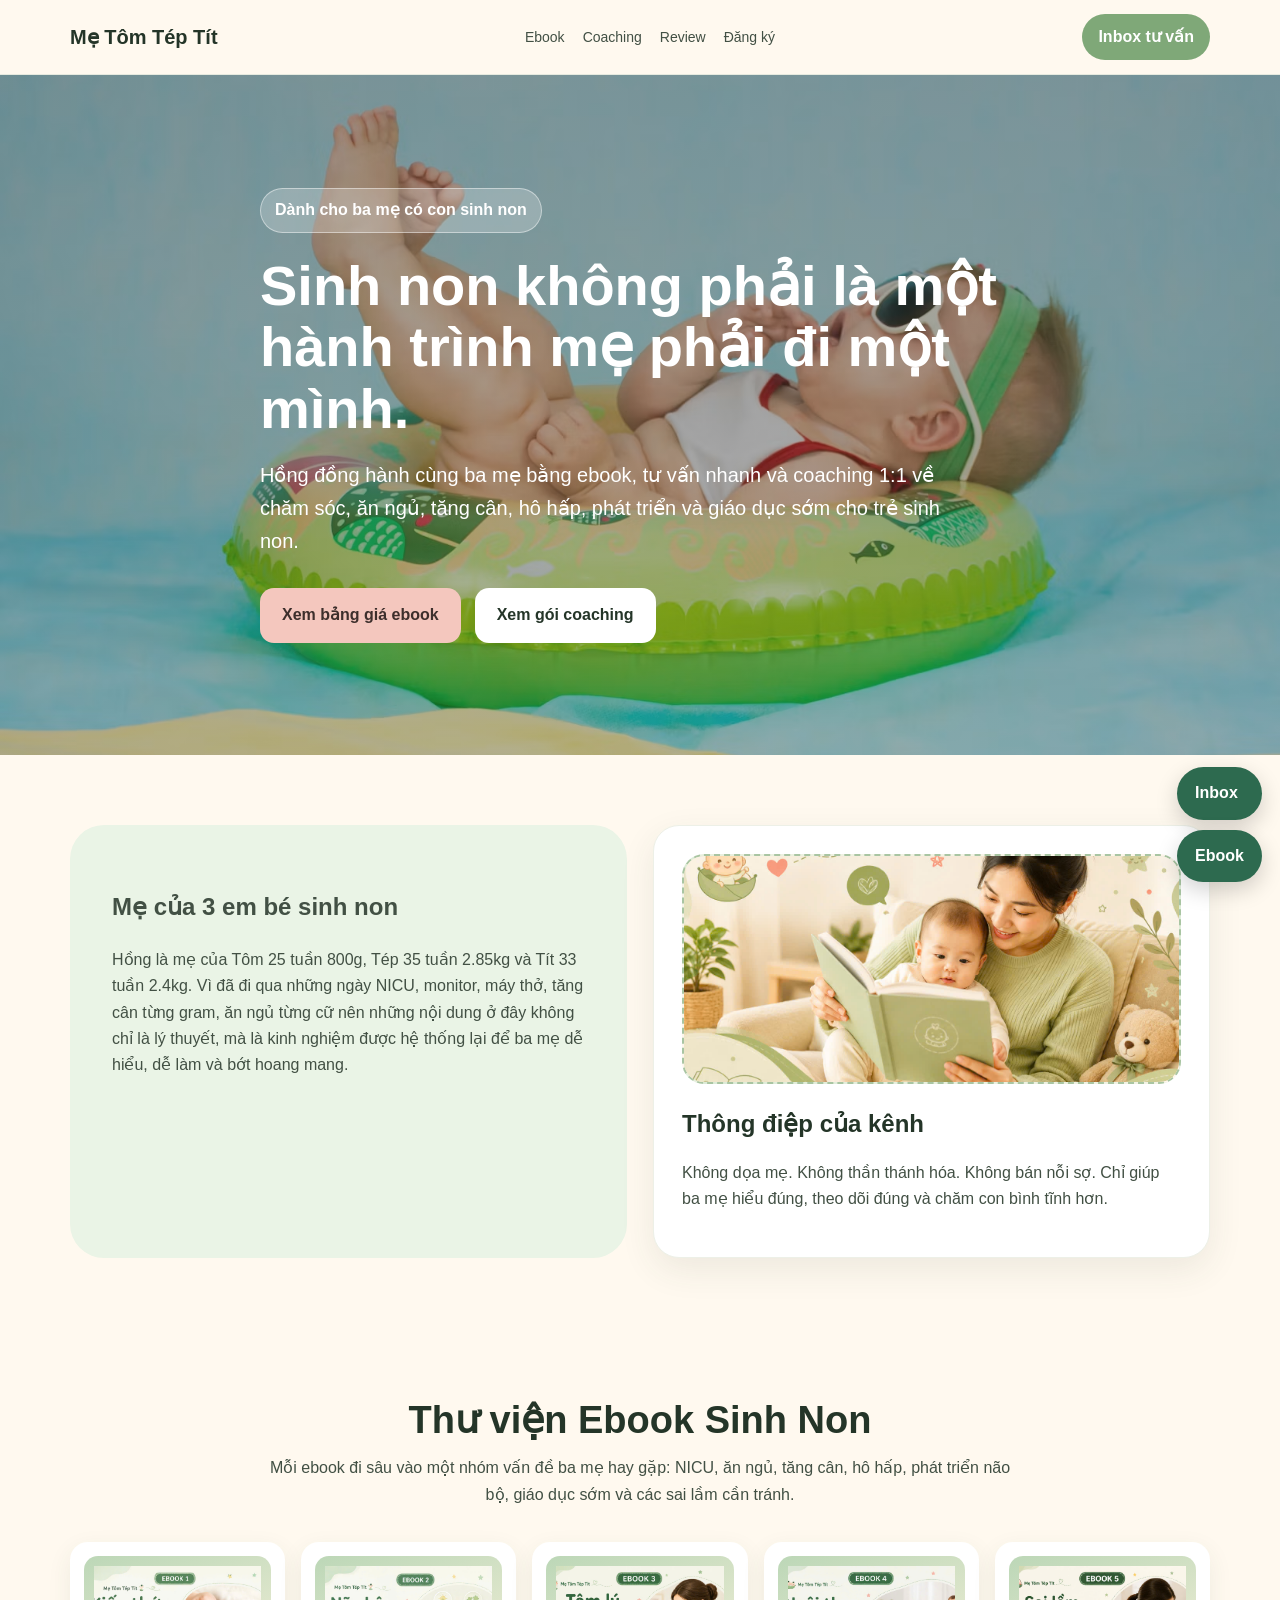
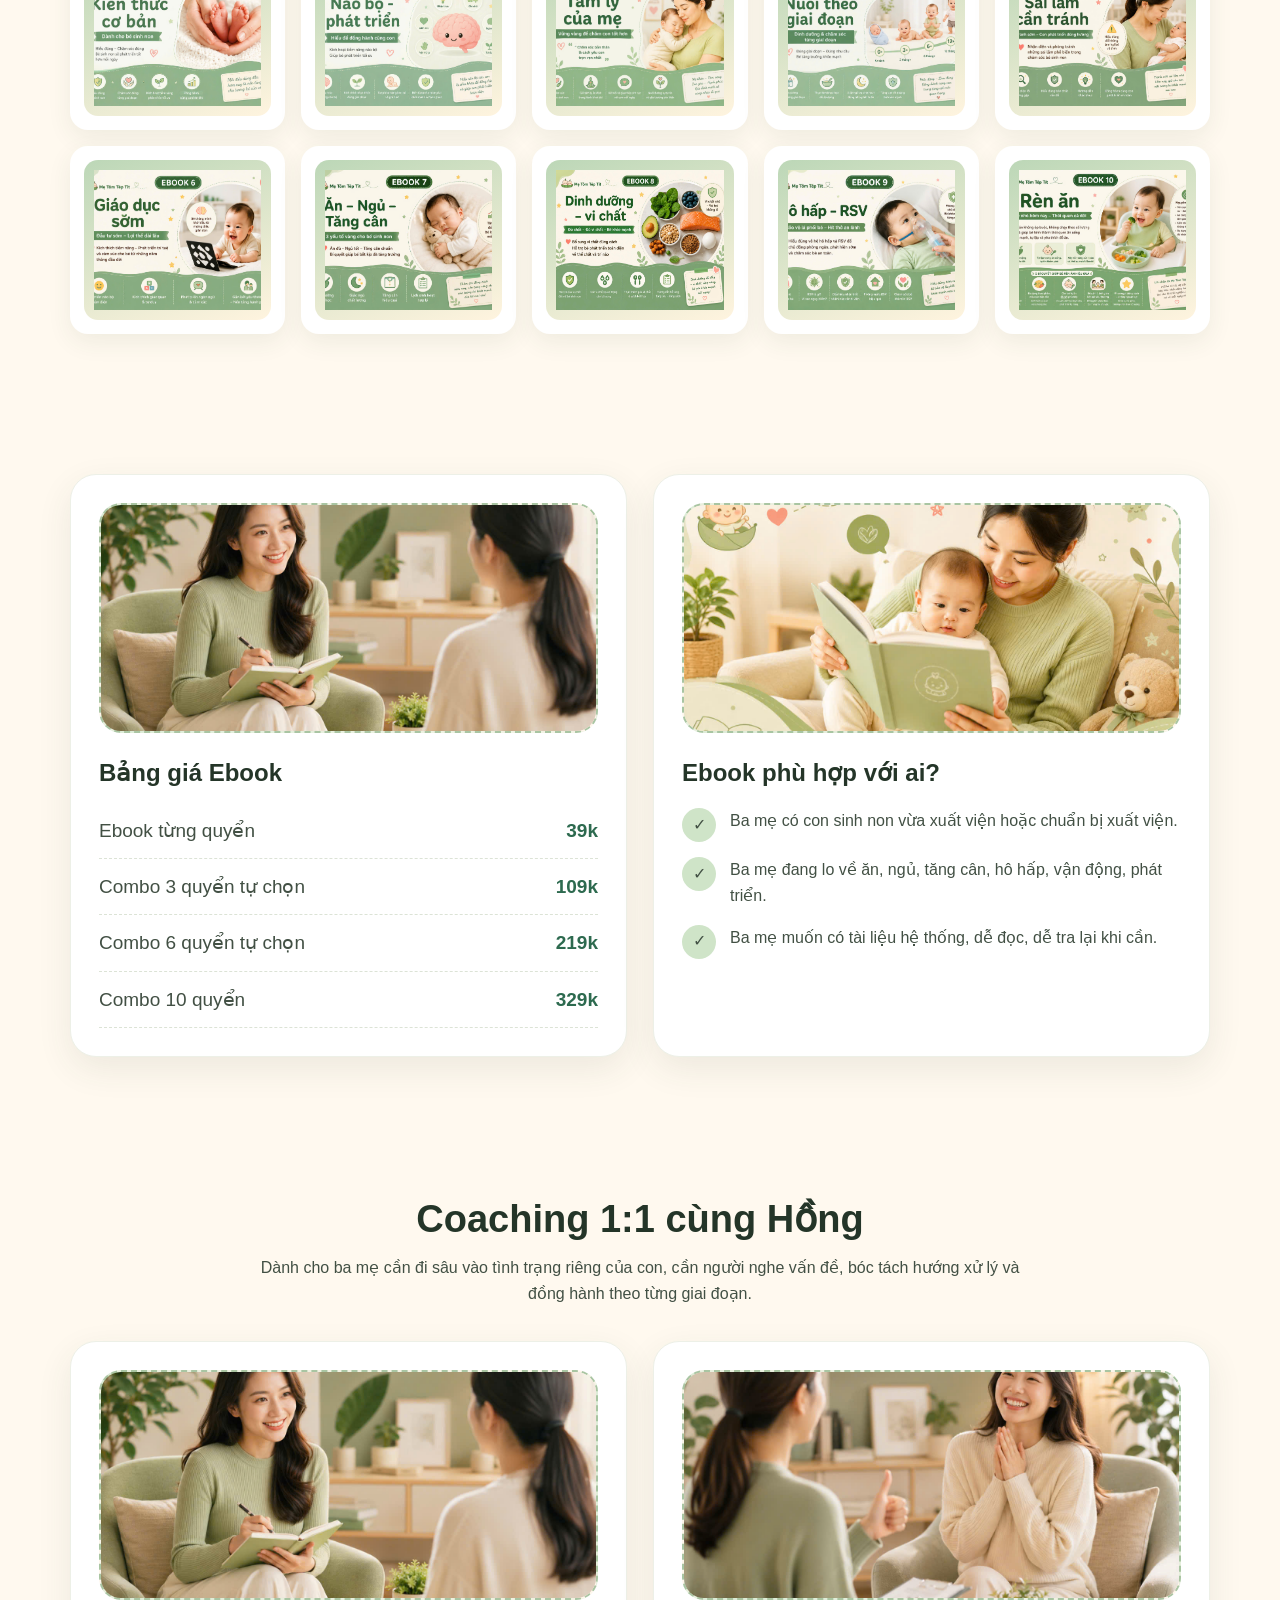
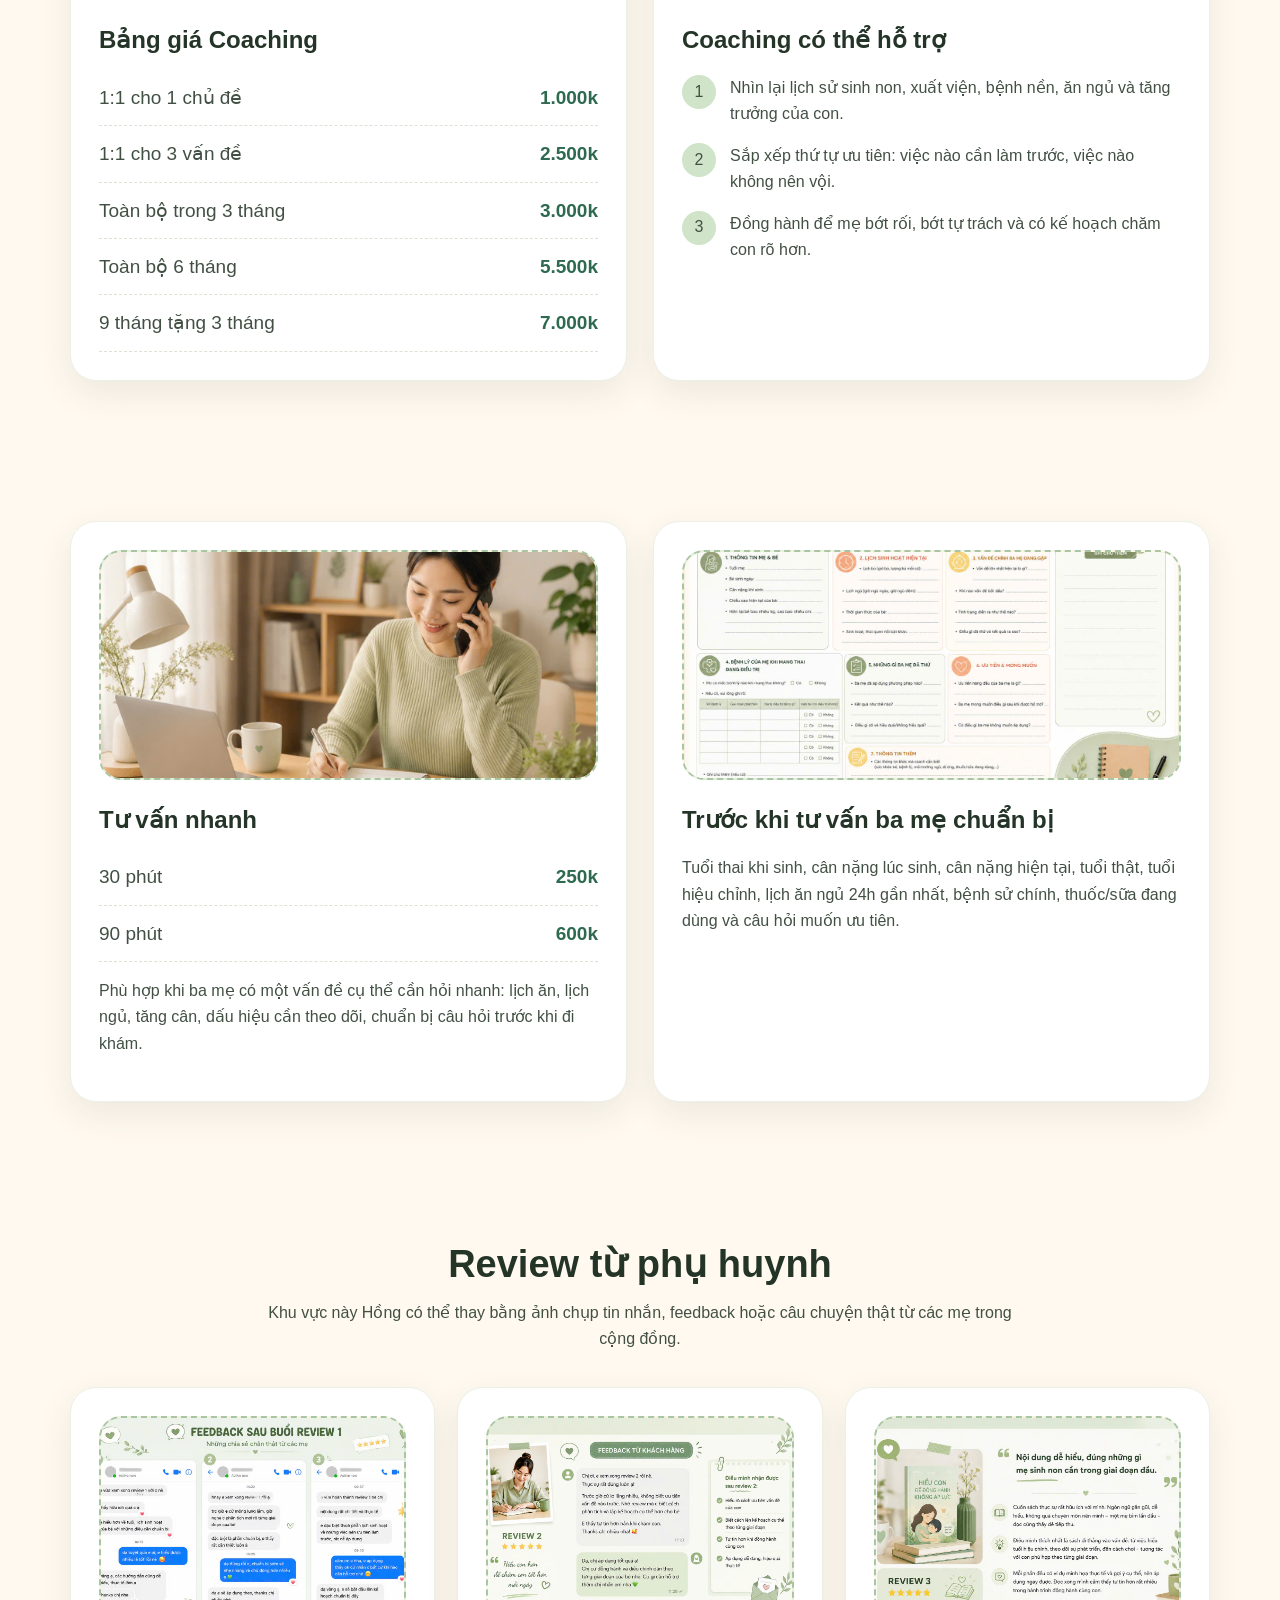
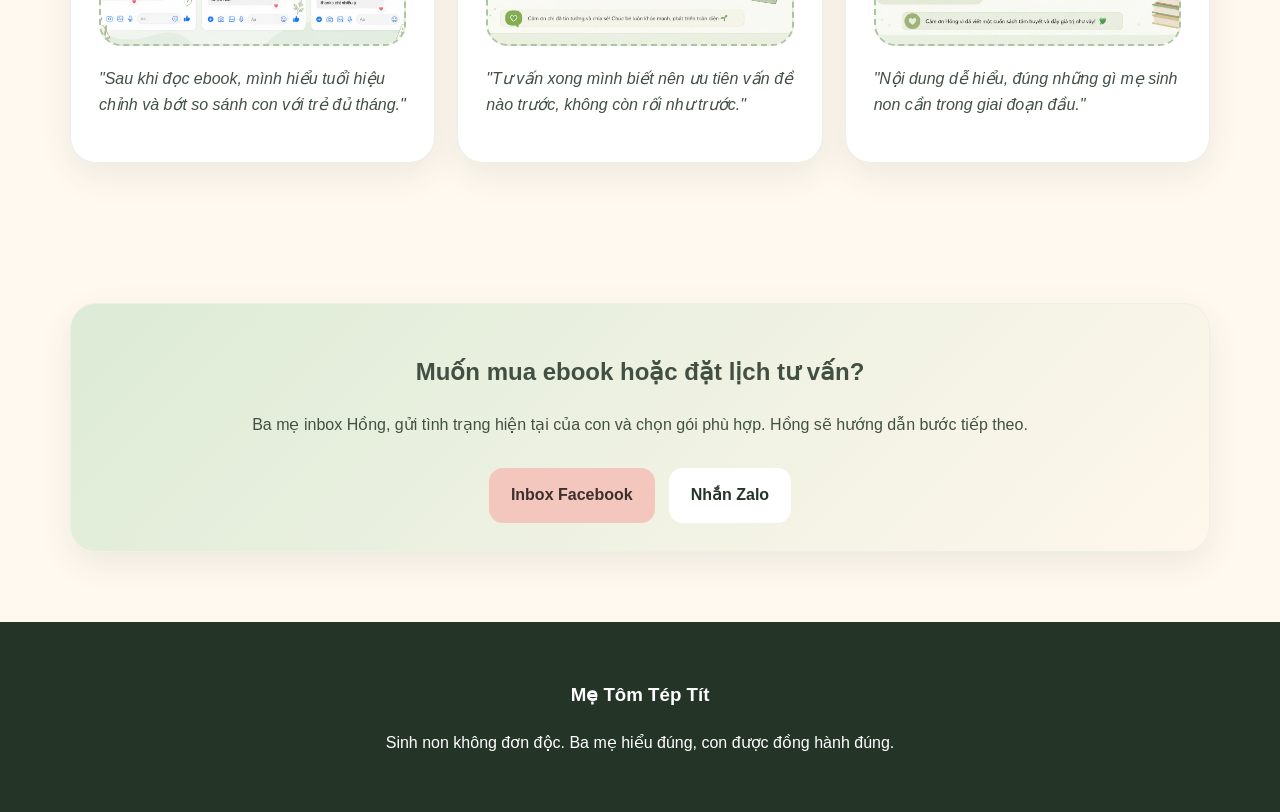
==== commit 69c5c561: "Update image" ====
--- a/index.html
+++ b/index.html
@@ -17,7 +17,7 @@
 .logo{font-weight:800;color:var(--dark);font-size:20px}
 .nav-links{display:flex;gap:18px;font-size:14px}
 .nav .cta{background:var(--green);color:white;padding:10px 16px;border-radius:999px;font-weight:700}
-.hero{min-height:680px;background:linear-gradient(rgba(36,53,40,.45),rgba(36,53,40,.35)),url('images/hero-banner.jpg') center/cover;display:flex;align-items:center}
+.hero{min-height:680px;background:linear-gradient(rgba(36,53,40,.45),rgba(36,53,40,.35)),url('images/hero.avif') center/cover;display:flex;align-items:center}
 .hero-inner{max-width:1180px;margin:auto;padding:80px 20px;color:white}
 .badge{display:inline-block;background:rgba(255,255,255,.22);border:1px solid rgba(255,255,255,.45);padding:8px 14px;border-radius:999px;font-weight:700}
 .hero h1{font-size:56px;line-height:1.1;margin:22px 0 18px;max-width:760px}
@@ -85,7 +85,7 @@
       <p>Hồng là mẹ của Tôm 25 tuần 800g, Tép 35 tuần 2.85kg và Tít 33 tuần 2.4kg. Vì đã đi qua những ngày NICU, monitor, máy thở, tăng cân từng gram, ăn ngủ từng cữ nên những nội dung ở đây không chỉ là lý thuyết, mà là kinh nghiệm được hệ thống lại để ba mẹ dễ hiểu, dễ làm và bớt hoang mang.</p>
     </div>
     <div class="card">
-      <div class="image-box"><img src="images/me-tom-tep-tit.jpg" alt="Hồng cùng các bé Tôm Tép Tít" /></div>
+      <div class="image-box"><img src="images/me-doc-ebook.jpg" alt="Hồng cùng các bé Tôm Tép Tít" /></div>
       <h3>Thông điệp của kênh</h3>
       <p>Không dọa mẹ. Không thần thánh hóa. Không bán nỗi sợ. Chỉ giúp ba mẹ hiểu đúng, theo dõi đúng và chăm con bình tĩnh hơn.</p>
     </div>
@@ -100,21 +100,21 @@
   <div class="ebook-grid">
     <div class="ebook"><div class="cover"><img src="images/ebook-01-kien-thuc-co-ban.jpg" alt="Ebook 1 - Kiến thức cơ bản" /></div></div>
     <div class="ebook"><div class="cover"><img src="images/ebook-02-nao-bo-phat-trien.jpg" alt="Ebook 2 - Não bộ và phát triển" /></div></div>
-    <div class="ebook"><div class="cover"><img src="images/ebook-03-tam-ly-cua-me.jpg" alt="Ebook 3 - Tâm lý của mẹ" /></div></div>
-    <div class="ebook"><div class="cover"><img src="images/ebook-04-theo-giai-doan.jpg" alt="Ebook 4 - Nuôi theo giai đoạn" /></div></div>
-    <div class="ebook"><div class="cover"><img src="images/ebook-05-sai-lam-can-tranh.jpg" alt="Ebook 5 - Sai lầm cần tránh" /></div></div>
-    <div class="ebook"><div class="cover"><img src="images/ebook-06-giao-duc-som.jpg" alt="Ebook 6 - Giáo dục sớm" /></div></div>
-    <div class="ebook"><div class="cover"><img src="images/ebook-07-an-ngu-tang-can.jpg" alt="Ebook 7 - Ăn ngủ tăng cân" /></div></div>
-    <div class="ebook"><div class="cover"><img src="images/ebook-08-dinh-duong-vi-chat.jpg" alt="Ebook 8 - Dinh dưỡng vi chất" /></div></div>
-    <div class="ebook"><div class="cover"><img src="images/ebook-09-ho-hap-rsv.jpg" alt="Ebook 9 - Hô hấp RSV" /></div></div>
-    <div class="ebook"><div class="cover"><img src="images/ebook-10-ren-an.jpg" alt="Ebook 10 - Rèn ăn" /></div></div>
+    <div class="ebook"><div class="cover"><img src="images/ebook-03-kien-thuc-co-ban.jpg" alt="Ebook 3 - Kiến thức cơ bản" /></div></div>
+    <div class="ebook"><div class="cover"><img src="images/ebook-04-nao-bo-phat-trien.jpg" alt="Ebook 4 - Não bộ và phát triển" /></div></div>
+    <div class="ebook"><div class="cover"><img src="images/ebook-05-tam-ly-cua-me.jpg" alt="Ebook 5 - Tâm lý của mẹ" /></div></div>
+    <div class="ebook"><div class="cover"><img src="images/ebook-06-theo-giai-doan.jpg" alt="Ebook 6 - Nuôi theo giai đoạn" /></div></div>
+    <div class="ebook"><div class="cover"><img src="images/ebook-07-sai-lam-can-tranh.jpg" alt="Ebook 7 - Sai lầm cần tránh" /></div></div>
+    <div class="ebook"><div class="cover"><img src="images/ebook-08-giao-duc-som.jpg" alt="Ebook 8 - Giáo dục sớm" /></div></div>
+    <div class="ebook"><div class="cover"><img src="images/ebook-09-an-ngu-tang-can.jpg" alt="Ebook 9 - Ăn ngủ tăng cân" /></div></div>
+    <div class="ebook"><div class="cover"><img src="images/ebook-10-dinh-duong-vi-chat.jpg" alt="Ebook 10 - Dinh dưỡng vi chất" /></div></div>
   </div>
 </section>
 
 <section class="section">
   <div class="grid2">
     <div class="card">
-      <div class="image-box"><img src="images/combo-ebook-mockup.jpg" alt="Mockup combo ebook" /></div>
+      <div class="image-box"><img src="images/coaching-dich-vu.jpg" alt="Mockup combo ebook" /></div>
       <h3>Bảng giá Ebook</h3>
       <div class="price-list">
         <div class="price-line"><span>Ebook từng quyển</span><b>39k</b></div>
@@ -124,7 +124,7 @@
       </div>
     </div>
     <div class="card">
-      <div class="image-box"><img src="images/me-doc-ebook-checklist.jpg" alt="Mẹ đọc ebook và checklist" /></div>
+      <div class="image-box"><img src="images/me-doc-ebook.jpg" alt="Mẹ đọc ebook và checklist" /></div>
       <h3>Ebook phù hợp với ai?</h3>
       <div class="feature"><div class="icon">✓</div><div>Ba mẹ có con sinh non vừa xuất viện hoặc chuẩn bị xuất viện.</div></div>
       <div class="feature"><div class="icon">✓</div><div>Ba mẹ đang lo về ăn, ngủ, tăng cân, hô hấp, vận động, phát triển.</div></div>
@@ -140,7 +140,7 @@
   </div>
   <div class="grid2">
     <div class="card">
-      <div class="image-box"><img src="images/coaching-service.jpg" alt="Dịch vụ coaching 1-1" /></div>
+      <div class="image-box"><img src="images/coaching-dich-vu.jpg" alt="Dịch vụ coaching 1-1" /></div>
       <h3>Bảng giá Coaching</h3>
       <div class="price-list">
         <div class="price-line"><span>1:1 cho 1 chủ đề</span><b>1.000k</b></div>
@@ -151,7 +151,7 @@
       </div>
     </div>
     <div class="card">
-      <div class="image-box"><img src="images/coaching-call.jpg" alt="Cuộc gọi tư vấn" /></div>
+      <div class="image-box"><img src="images/coaching-cuoc-goi-tu-van.jpg" alt="Cuộc gọi tư vấn" /></div>
       <h3>Coaching có thể hỗ trợ</h3>
       <div class="feature"><div class="icon">1</div><div>Nhìn lại lịch sử sinh non, xuất viện, bệnh nền, ăn ngủ và tăng trưởng của con.</div></div>
       <div class="feature"><div class="icon">2</div><div>Sắp xếp thứ tự ưu tiên: việc nào cần làm trước, việc nào không nên vội.</div></div>
@@ -163,7 +163,7 @@
 <section class="section">
   <div class="grid2">
     <div class="card">
-      <div class="image-box"><img src="images/tu-van-nhanh.jpg" alt="Tư vấn nhanh" /></div>
+      <div class="image-box"><img src="images/coaching-tu-van-nhanh.jpg" alt="Tư vấn nhanh" /></div>
       <h3>Tư vấn nhanh</h3>
       <div class="price-list">
         <div class="price-line"><span>30 phút</span><b>250k</b></div>
@@ -172,7 +172,7 @@
       <p>Phù hợp khi ba mẹ có một vấn đề cụ thể cần hỏi nhanh: lịch ăn, lịch ngủ, tăng cân, dấu hiệu cần theo dõi, chuẩn bị câu hỏi trước khi đi khám.</p>
     </div>
     <div class="card">
-      <div class="image-box"><img src="images/checklist-dang-ky.jpg" alt="Checklist đăng ký tư vấn" /></div>
+      <div class="image-box"><img src="images/truoc-khi-tu-van.jpg" alt="Checklist đăng ký tư vấn" /></div>
       <h3>Trước khi tư vấn ba mẹ chuẩn bị</h3>
       <p>Tuổi thai khi sinh, cân nặng lúc sinh, cân nặng hiện tại, tuổi thật, tuổi hiệu chỉnh, lịch ăn ngủ 24h gần nhất, bệnh sử chính, thuốc/sữa đang dùng và câu hỏi muốn ưu tiên.</p>
     </div>
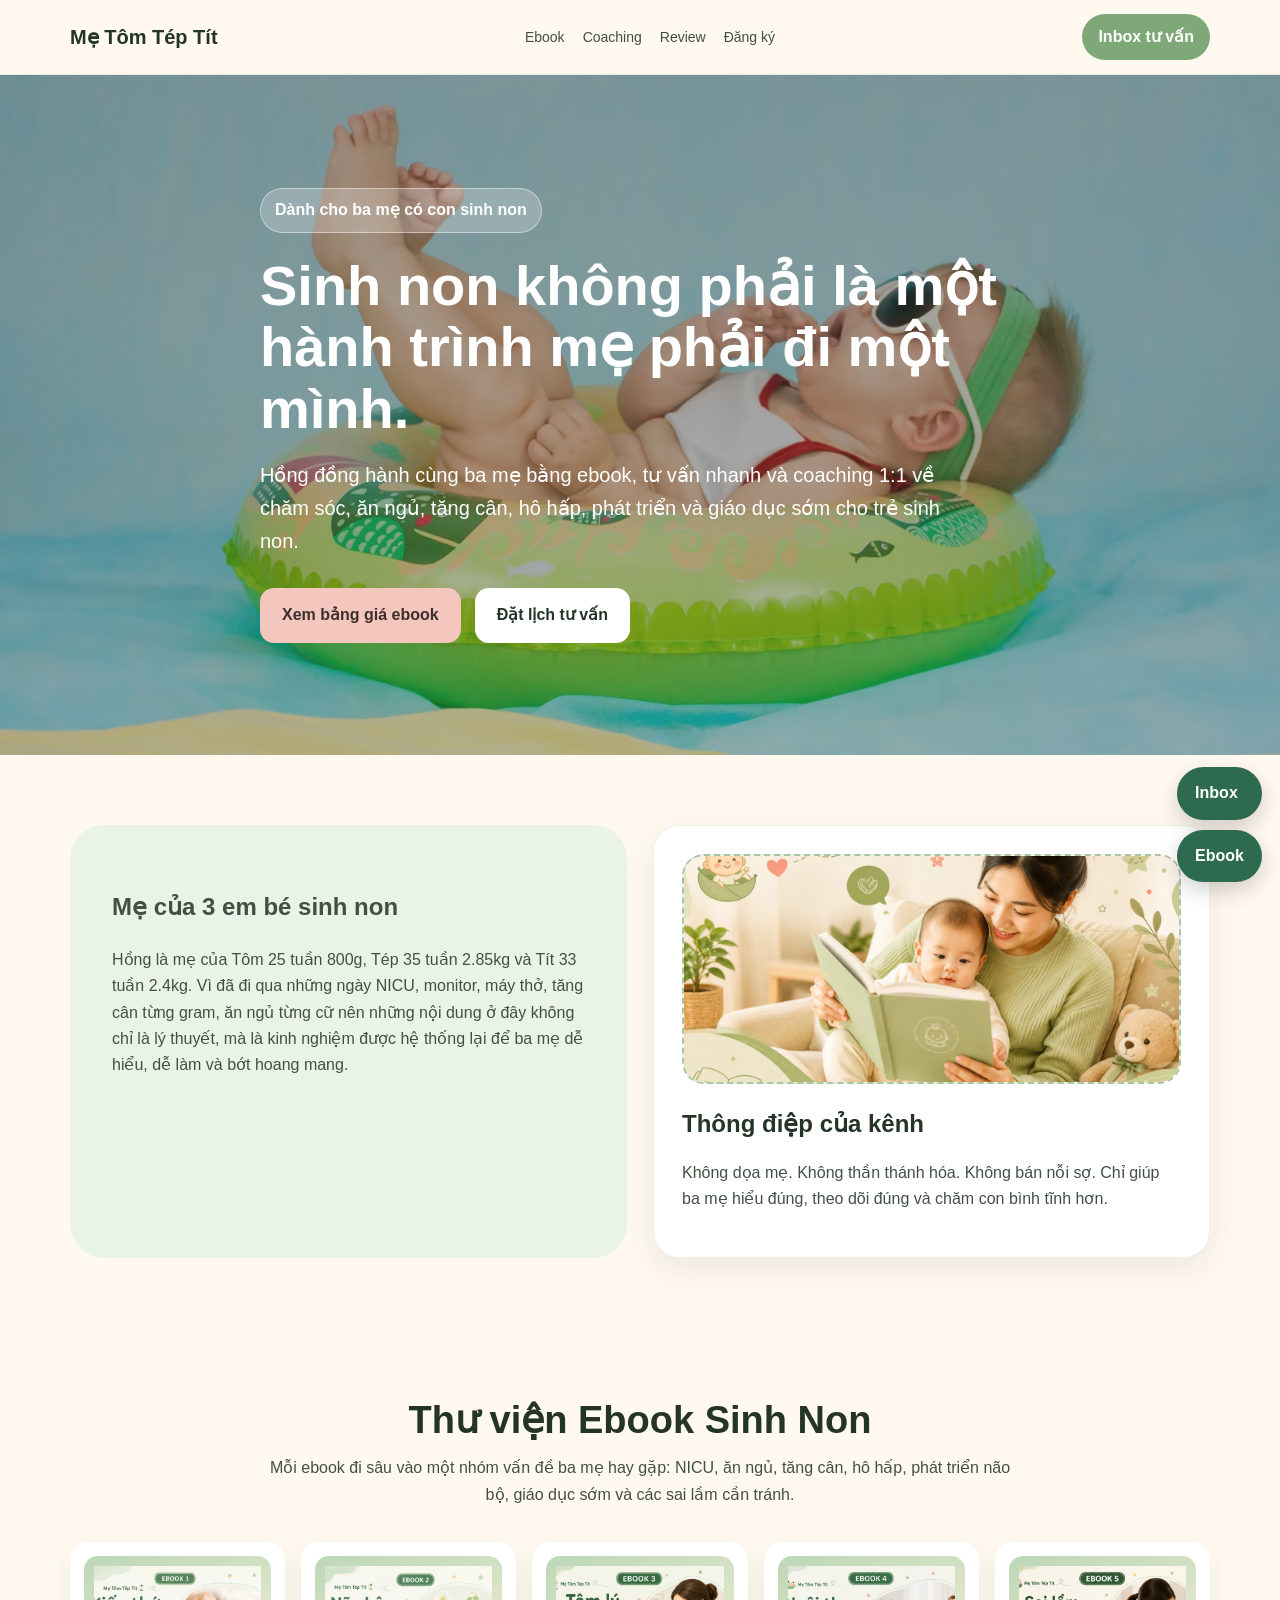
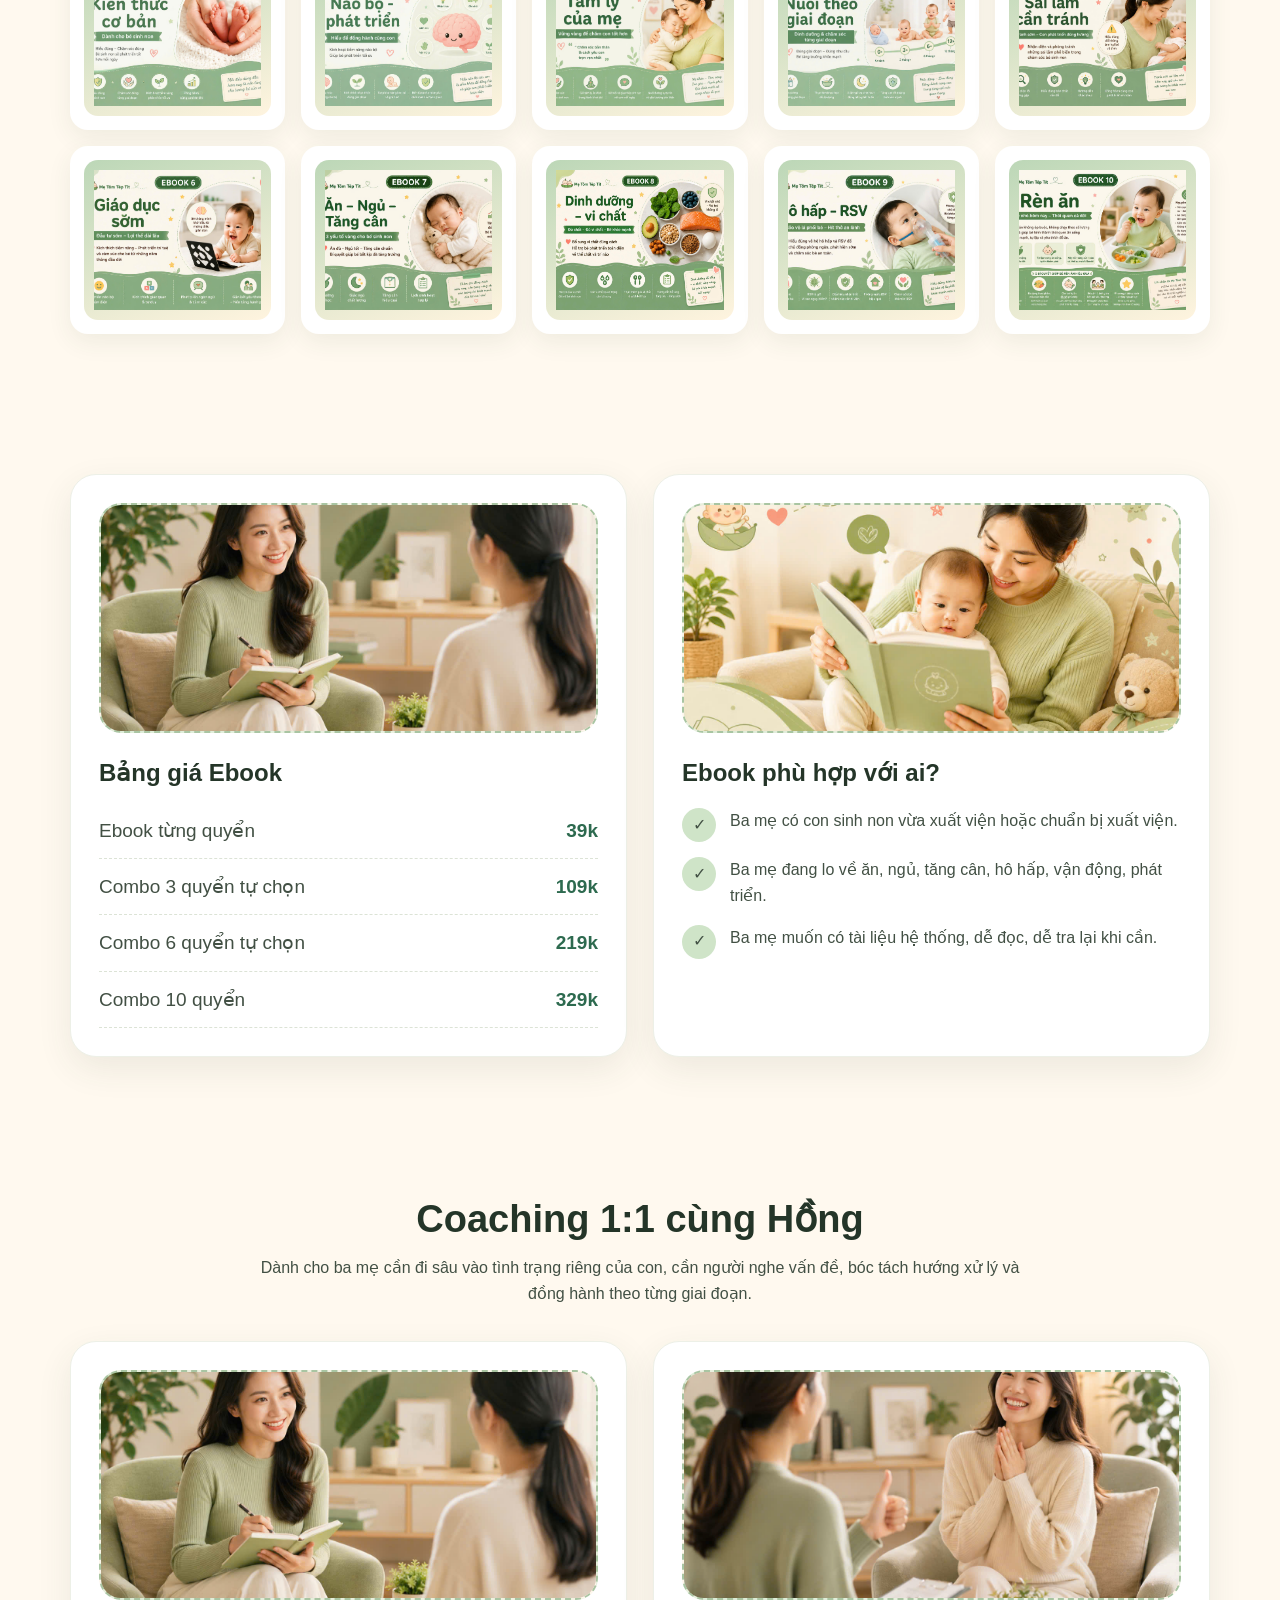
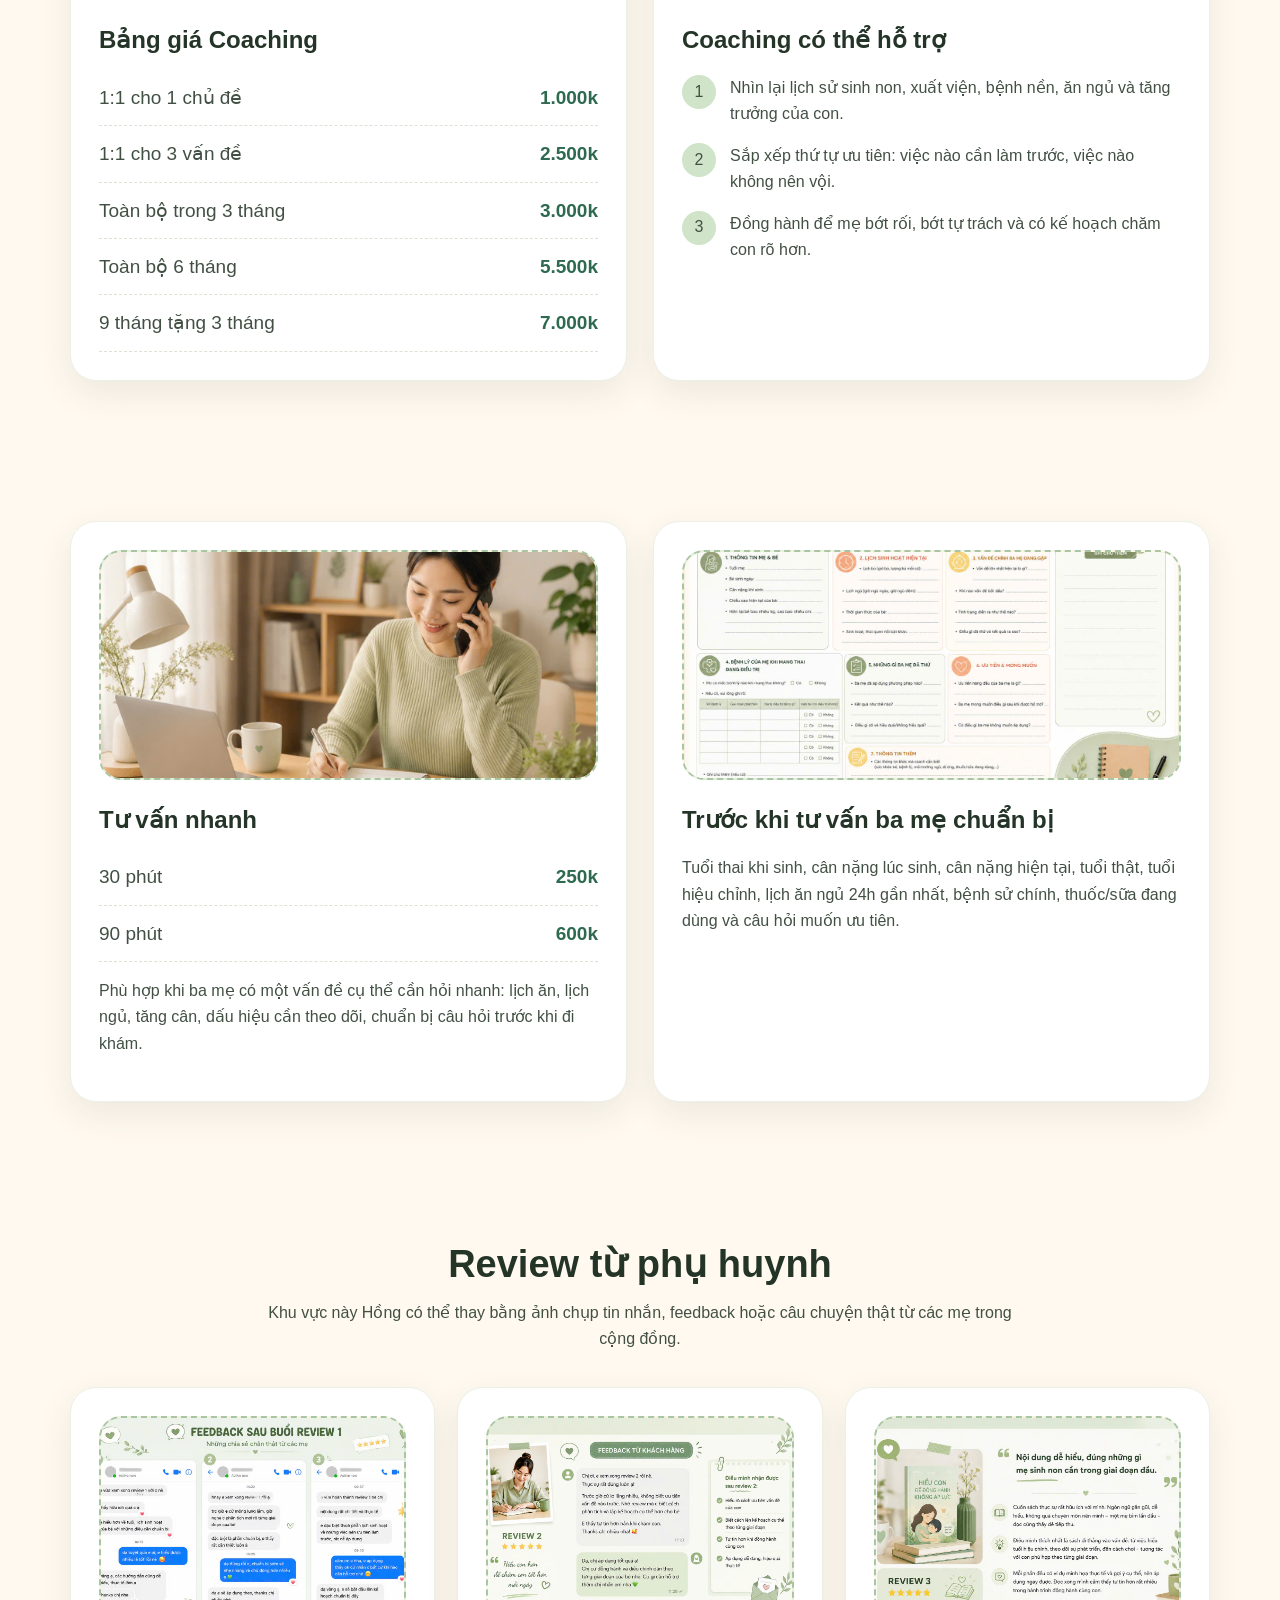
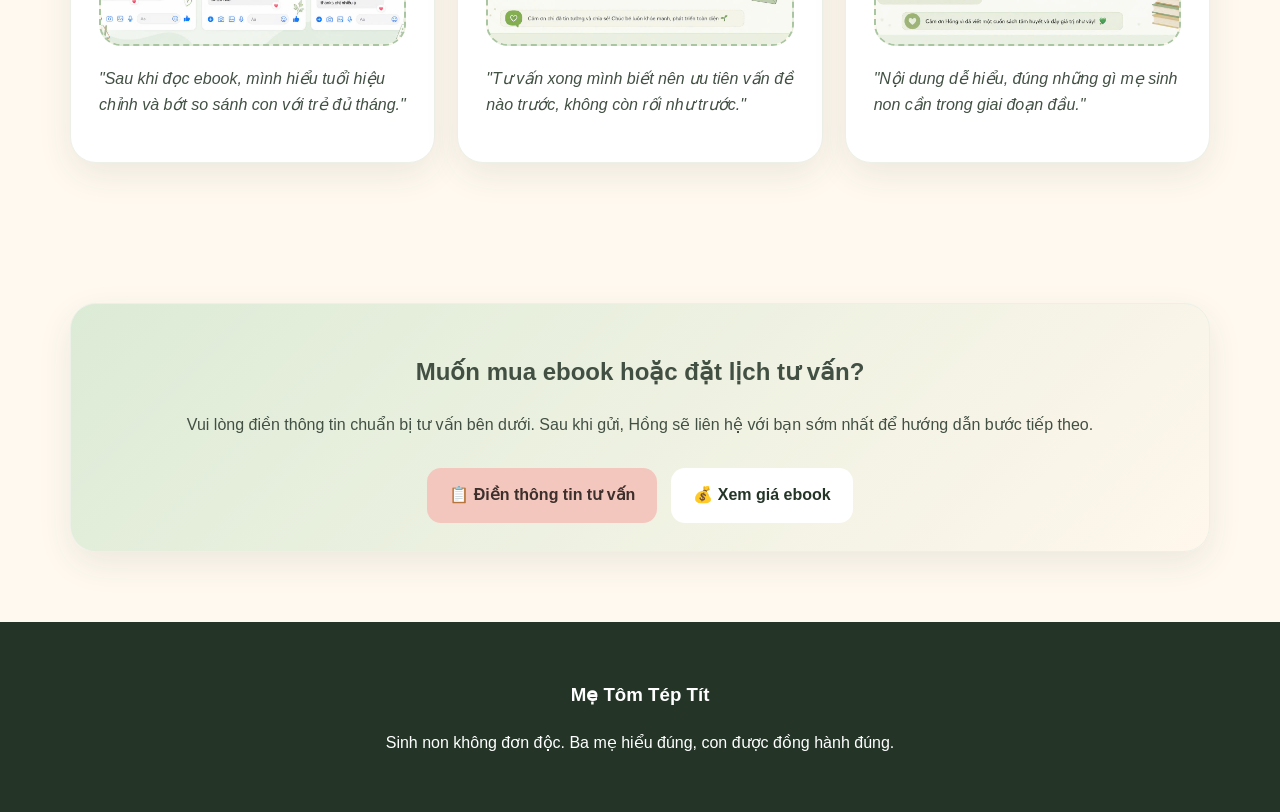
==== commit 8b337c6b: "Update ui" ====
--- a/index.html
+++ b/index.html
@@ -4,56 +4,7 @@
 <meta charset="UTF-8" />
 <meta name="viewport" content="width=device-width, initial-scale=1.0" />
 <title>Mẹ Tôm Tép Tít - Sinh non không đơn độc</title>
-<style>
-:root{
-  --green:#7FA878;--green2:#CFE4C8;--cream:#FFF9EF;--dark:#243528;--text:#425044;--pink:#F4C7BE;--white:#fff;
-}
-*{box-sizing:border-box}
-body{margin:0;font-family:-apple-system,BlinkMacSystemFont,"Segoe UI",Arial,sans-serif;background:var(--cream);color:var(--text);line-height:1.65}
-a{text-decoration:none;color:inherit}
-img{max-width:100%}
-.header{position:sticky;top:0;z-index:10;background:rgba(255,249,239,.92);backdrop-filter:blur(10px);border-bottom:1px solid #e6eadf}
-.nav{max-width:1180px;margin:auto;display:flex;align-items:center;justify-content:space-between;padding:14px 20px}
-.logo{font-weight:800;color:var(--dark);font-size:20px}
-.nav-links{display:flex;gap:18px;font-size:14px}
-.nav .cta{background:var(--green);color:white;padding:10px 16px;border-radius:999px;font-weight:700}
-.hero{min-height:680px;background:linear-gradient(rgba(36,53,40,.45),rgba(36,53,40,.35)),url('images/hero.avif') center/cover;display:flex;align-items:center}
-.hero-inner{max-width:1180px;margin:auto;padding:80px 20px;color:white}
-.badge{display:inline-block;background:rgba(255,255,255,.22);border:1px solid rgba(255,255,255,.45);padding:8px 14px;border-radius:999px;font-weight:700}
-.hero h1{font-size:56px;line-height:1.1;margin:22px 0 18px;max-width:760px}
-.hero p{font-size:20px;max-width:680px}
-.hero-actions{display:flex;gap:14px;flex-wrap:wrap;margin-top:30px}
-.btn{display:inline-block;padding:14px 22px;border-radius:14px;font-weight:800}
-.btn.primary{background:var(--pink);color:#3d2f2c}
-.btn.secondary{background:white;color:var(--dark)}
-.section{max-width:1180px;margin:auto;padding:70px 20px}
-.section-title{text-align:center;margin-bottom:34px}
-.section-title h2{font-size:38px;line-height:1.2;color:var(--dark);margin:0}
-.section-title p{max-width:760px;margin:12px auto 0}
-.grid{display:grid;grid-template-columns:repeat(3,1fr);gap:22px}
-.grid2{display:grid;grid-template-columns:repeat(2,1fr);gap:26px}
-.card{background:white;border-radius:26px;padding:28px;box-shadow:0 12px 35px rgba(52,72,54,.09);border:1px solid #edf0e7}
-.image-box{height:230px;border-radius:22px;background:linear-gradient(135deg,#dcebd6,#fff7ec);display:flex;align-items:center;justify-content:center;color:#71806e;font-weight:800;text-align:center;margin-bottom:20px;border:2px dashed #a9c5a2;overflow:hidden}
-.image-box img{width:100%;height:100%;object-fit:cover;display:block}
-.card h3{font-size:24px;color:var(--dark);margin:0 0 10px}
-.price-list{font-size:19px}
-.price-line{display:flex;justify-content:space-between;gap:16px;border-bottom:1px dashed #dce3d6;padding:12px 0}
-.price-line b{white-space:nowrap;color:#2d6a4f}
-.feature{display:flex;gap:14px;margin:15px 0}
-.icon{width:34px;height:34px;border-radius:50%;background:var(--green2);display:flex;align-items:center;justify-content:center;flex:0 0 34px}
-.ebook-grid{display:grid;grid-template-columns:repeat(5,1fr);gap:16px}
-.ebook{background:white;border-radius:18px;padding:14px;box-shadow:0 8px 24px rgba(52,72,54,.08)}
-.cover{height:160px;border-radius:14px;background:linear-gradient(160deg,#bcd7b7,#fff4df);display:flex;align-items:center;justify-content:center;text-align:center;font-weight:800;color:#3f5a3c;padding:10px;overflow:hidden}
-.cover img{width:100%;height:100%;object-fit:cover;display:block}
-.story{background:#eaf4e6;border-radius:34px;padding:42px}
-.testimonial{font-style:italic}
-.floating{position:fixed;right:18px;bottom:18px;z-index:20;display:flex;flex-direction:column;gap:10px}
-.floating a{background:#2d6a4f;color:white;padding:13px 18px;border-radius:999px;font-weight:800;box-shadow:0 8px 22px rgba(0,0,0,.18)}
-.footer{background:#243528;color:white;text-align:center;padding:40px 20px}
-@media(max-width:900px){
- .hero h1{font-size:40px}.grid,.grid2,.ebook-grid{grid-template-columns:1fr}.nav-links{display:none}.hero{min-height:580px}.section{padding:48px 18px}
-}
-</style>
+<link rel="stylesheet" href="style.css" />
 </head>
 <body>
 <header class="header">
@@ -73,7 +24,7 @@
     <p>Hồng đồng hành cùng ba mẹ bằng ebook, tư vấn nhanh và coaching 1:1 về chăm sóc, ăn ngủ, tăng cân, hô hấp, phát triển và giáo dục sớm cho trẻ sinh non.</p>
     <div class="hero-actions">
       <a class="btn primary" href="#ebook">Xem bảng giá ebook</a>
-      <a class="btn secondary" href="#coaching">Xem gói coaching</a>
+      <a class="btn secondary" href="form-tu-van.html">Đặt lịch tư vấn</a>
     </div>
   </div>
 </section>
@@ -194,10 +145,10 @@
 <section id="dangky" class="section">
   <div class="card" style="text-align:center;background:linear-gradient(135deg,#dcebd6,#fff7ec)">
     <h2>Muốn mua ebook hoặc đặt lịch tư vấn?</h2>
-    <p>Ba mẹ inbox Hồng, gửi tình trạng hiện tại của con và chọn gói phù hợp. Hồng sẽ hướng dẫn bước tiếp theo.</p>
+    <p>Vui lòng điền thông tin chuẩn bị tư vấn bên dưới. Sau khi gửi, Hồng sẽ liên hệ với bạn sớm nhất để hướng dẫn bước tiếp theo.</p>
     <div class="hero-actions" style="justify-content:center">
-      <a class="btn primary" href="#">Inbox Facebook</a>
-      <a class="btn secondary" href="#">Nhắn Zalo</a>
+      <a class="btn primary" href="form-tu-van.html">📋 Điền thông tin tư vấn</a>
+      <a class="btn secondary" href="#ebook">💰 Xem giá ebook</a>
     </div>
   </div>
 </section>
@@ -211,5 +162,6 @@
   <h3>Mẹ Tôm Tép Tít</h3>
   <p>Sinh non không đơn độc. Ba mẹ hiểu đúng, con được đồng hành đúng.</p>
 </footer>
+<script src="main.js?v=1.0.1"></script>
 </body>
 </html>
--- a/style.css
+++ b/style.css
@@ -0,0 +1,59 @@
+:root{
+  --green:#7FA878;--green2:#CFE4C8;--cream:#FFF9EF;--dark:#243528;--text:#425044;--pink:#F4C7BE;--white:#fff;
+}
+*{box-sizing:border-box}
+body{margin:0;font-family:-apple-system,BlinkMacSystemFont,"Segoe UI",Arial,sans-serif;background:var(--cream);color:var(--text);line-height:1.65}
+a{text-decoration:none;color:inherit}
+img{max-width:100%}
+.header{position:sticky;top:0;z-index:10;background:rgba(255,249,239,.92);backdrop-filter:blur(10px);border-bottom:1px solid #e6eadf}
+.nav{max-width:1180px;margin:auto;display:flex;align-items:center;justify-content:space-between;padding:14px 20px}
+.logo{font-weight:800;color:var(--dark);font-size:20px}
+.nav-links{display:flex;gap:18px;font-size:14px}
+.nav .cta{background:var(--green);color:white;padding:10px 16px;border-radius:999px;font-weight:700}
+.hero{min-height:680px;background:linear-gradient(rgba(36,53,40,.45),rgba(36,53,40,.35)),url('images/hero.avif') center/cover;display:flex;align-items:center}
+.hero-inner{max-width:1180px;margin:auto;padding:80px 20px;color:white}
+.badge{display:inline-block;background:rgba(255,255,255,.22);border:1px solid rgba(255,255,255,.45);padding:8px 14px;border-radius:999px;font-weight:700}
+.hero h1{font-size:56px;line-height:1.1;margin:22px 0 18px;max-width:760px}
+.hero p{font-size:20px;max-width:680px}
+.hero-actions{display:flex;gap:14px;flex-wrap:wrap;margin-top:30px}
+.btn{display:inline-block;padding:14px 22px;border-radius:14px;font-weight:800}
+.btn.primary{background:var(--pink);color:#3d2f2c}
+.btn.secondary{background:white;color:var(--dark)}
+.section{max-width:1180px;margin:auto;padding:70px 20px}
+.section-title{text-align:center;margin-bottom:34px}
+.section-title h2{font-size:38px;line-height:1.2;color:var(--dark);margin:0}
+.section-title p{max-width:760px;margin:12px auto 0}
+.grid{display:grid;grid-template-columns:repeat(3,1fr);gap:22px}
+.grid2{display:grid;grid-template-columns:repeat(2,1fr);gap:26px}
+.card{background:white;border-radius:26px;padding:28px;box-shadow:0 12px 35px rgba(52,72,54,.09);border:1px solid #edf0e7}
+.image-box{height:230px;border-radius:22px;background:linear-gradient(135deg,#dcebd6,#fff7ec);display:flex;align-items:center;justify-content:center;color:#71806e;font-weight:800;text-align:center;margin-bottom:20px;border:2px dashed #a9c5a2;overflow:hidden}
+.image-box img{width:100%;height:100%;object-fit:cover;display:block}
+.card h3{font-size:24px;color:var(--dark);margin:0 0 10px}
+.price-list{font-size:19px}
+.price-line{display:flex;justify-content:space-between;gap:16px;border-bottom:1px dashed #dce3d6;padding:12px 0}
+.price-line b{white-space:nowrap;color:#2d6a4f}
+.feature{display:flex;gap:14px;margin:15px 0}
+.icon{width:34px;height:34px;border-radius:50%;background:var(--green2);display:flex;align-items:center;justify-content:center;flex:0 0 34px}
+.ebook-grid{display:grid;grid-template-columns:repeat(5,1fr);gap:16px}
+.ebook{background:white;border-radius:18px;padding:14px;box-shadow:0 8px 24px rgba(52,72,54,.08)}
+.cover{height:160px;border-radius:14px;background:linear-gradient(160deg,#bcd7b7,#fff4df);display:flex;align-items:center;justify-content:center;text-align:center;font-weight:800;color:#3f5a3c;padding:10px;overflow:hidden}
+.cover img{width:100%;height:100%;object-fit:cover;display:block}
+.image-box img,.cover img{transition:transform .35s ease,filter .35s ease;cursor:zoom-in}
+.image-box:hover img,.cover:hover img{transform:scale(1.06);filter:brightness(1.03)}
+.story{background:#eaf4e6;border-radius:34px;padding:42px}
+.testimonial{font-style:italic}
+.floating{position:fixed;right:18px;bottom:18px;z-index:20;display:flex;flex-direction:column;gap:10px}
+.floating a{background:#2d6a4f;color:white;padding:13px 18px;border-radius:999px;font-weight:800;box-shadow:0 8px 22px rgba(0,0,0,.18)}
+.footer{background:#243528;color:white;text-align:center;padding:40px 20px}
+
+.image-preview-overlay{position:fixed;inset:0;background:rgba(20,28,22,.78);display:flex;align-items:center;justify-content:center;z-index:9999;opacity:0;pointer-events:none;transition:opacity .2s ease;padding:24px}
+.image-preview-overlay.is-open{opacity:1;pointer-events:auto}
+.image-preview-dialog{position:relative;max-width:min(1100px,95vw);max-height:90vh;transform:translateY(8px) scale(.98);transition:transform .2s ease}
+.image-preview-overlay.is-open .image-preview-dialog{transform:translateY(0) scale(1)}
+.image-preview-image{max-width:100%;max-height:90vh;display:block;border-radius:16px;box-shadow:0 20px 60px rgba(0,0,0,.35)}
+.image-preview-close{position:absolute;top:-12px;right:-12px;width:40px;height:40px;border-radius:999px;border:none;background:#fff;color:#243528;font-size:24px;line-height:1;cursor:pointer;box-shadow:0 10px 30px rgba(0,0,0,.25)}
+
+body.preview-open{overflow:hidden}
+@media(max-width:900px){
+ .hero h1{font-size:40px}.grid,.grid2,.ebook-grid{grid-template-columns:1fr}.nav-links{display:none}.hero{min-height:580px}.section{padding:48px 18px}
+}
